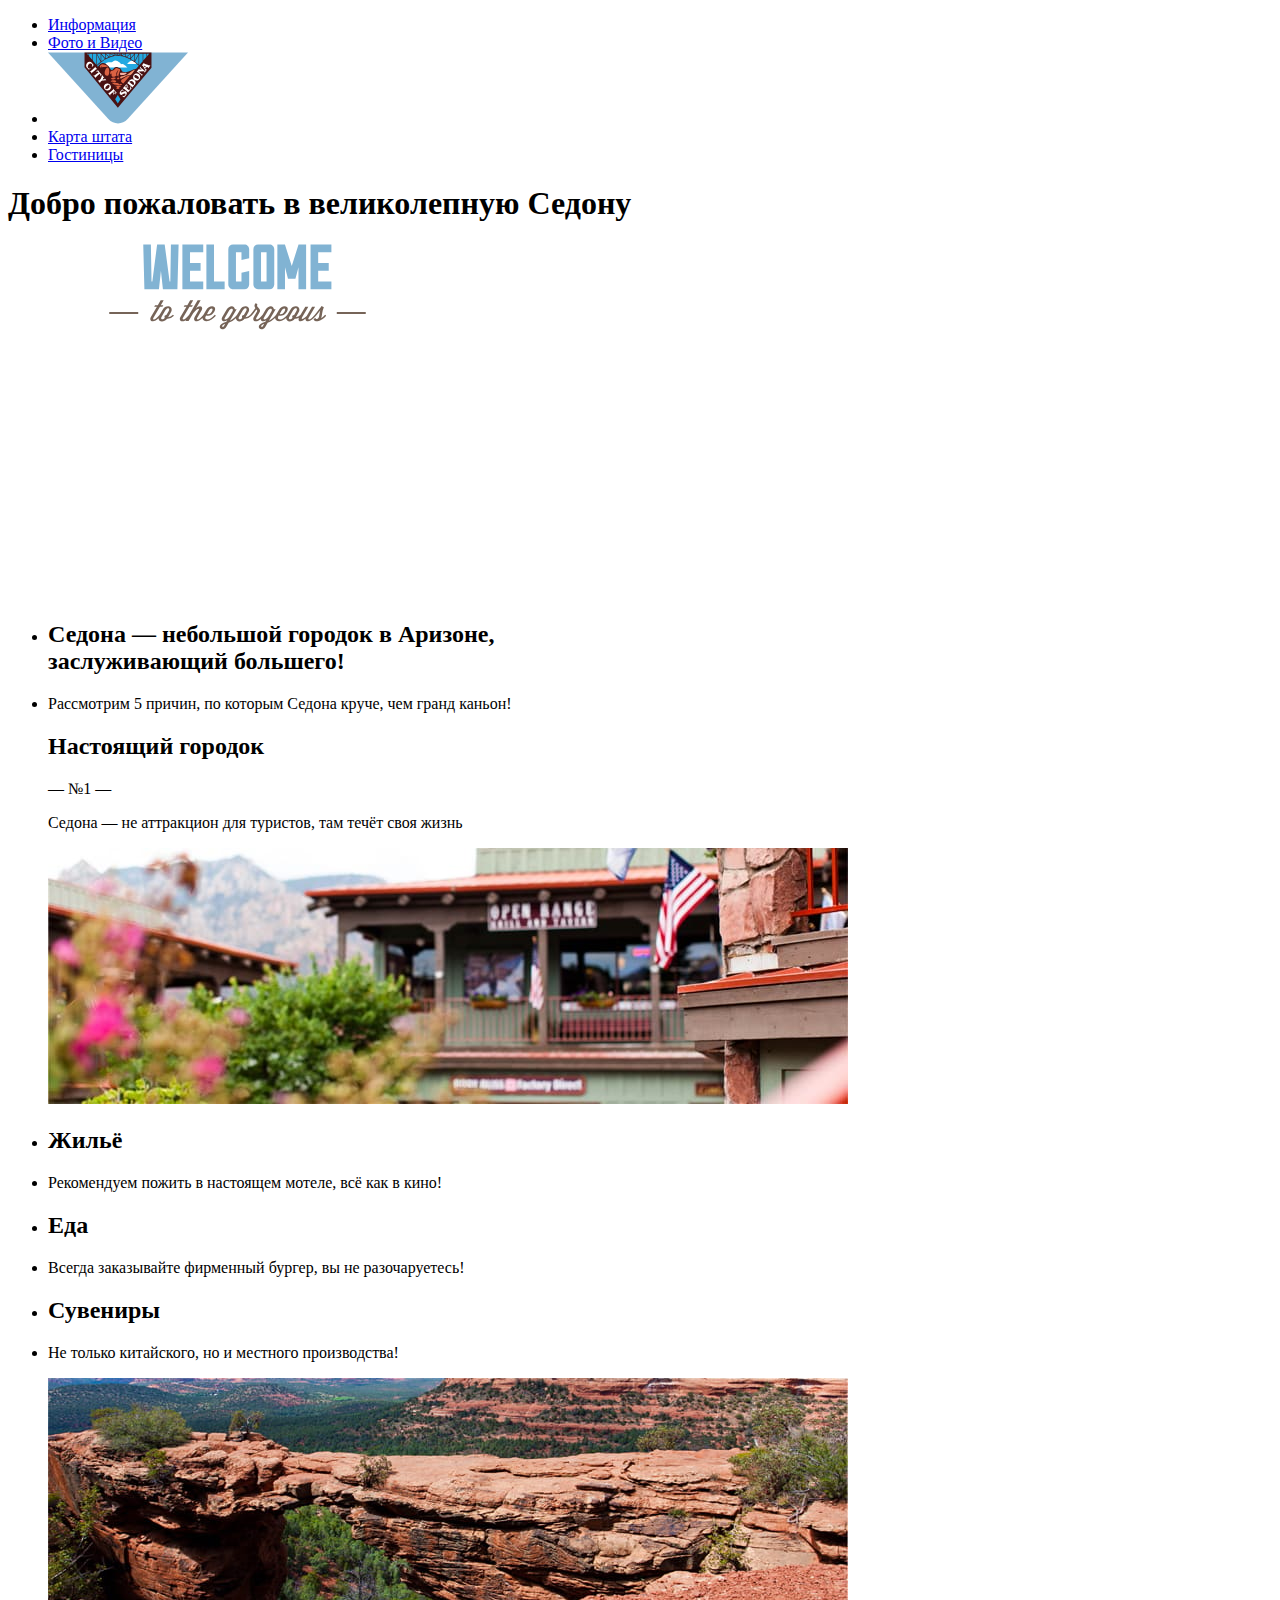
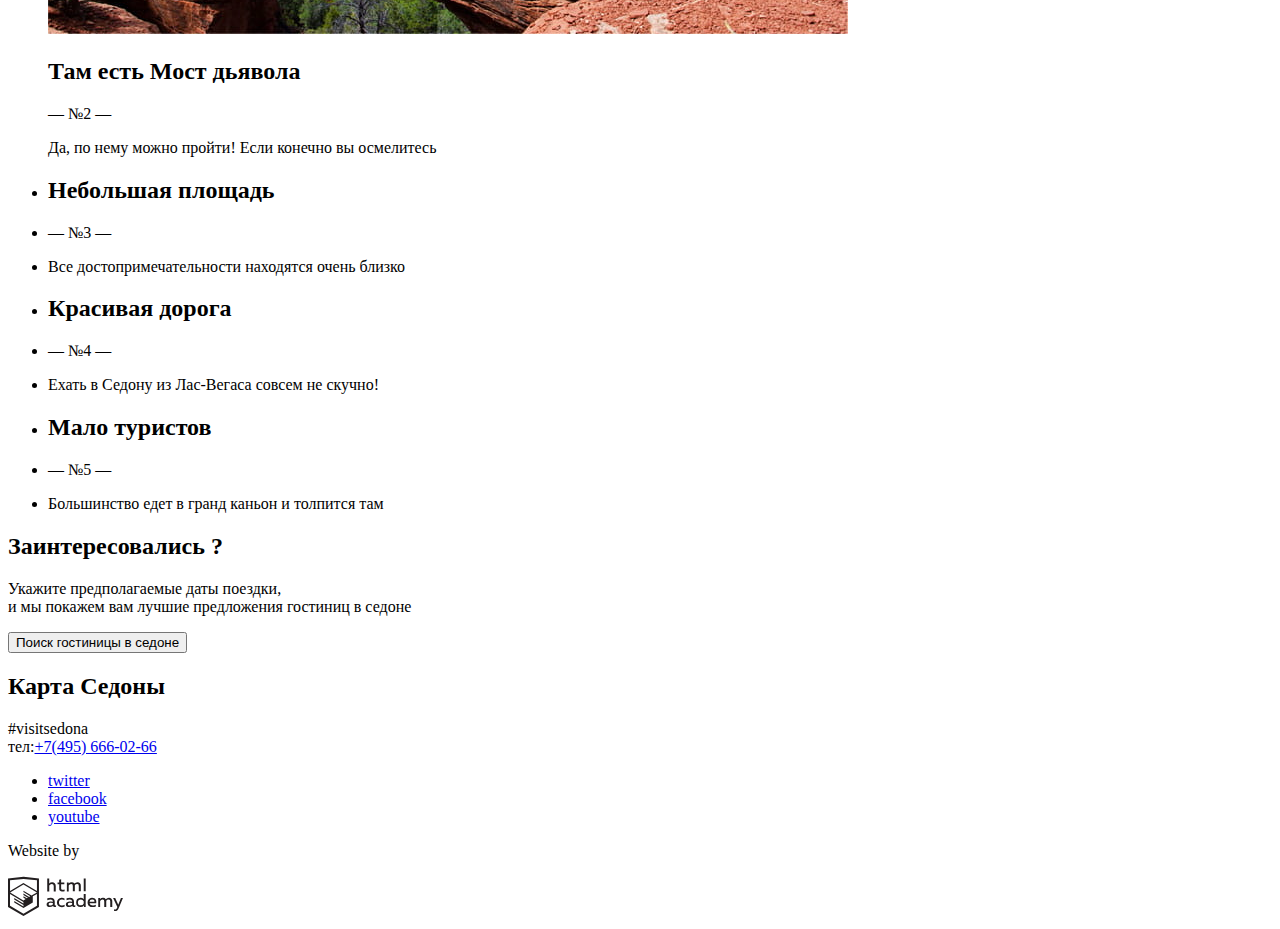
==== index.html @ 9837b898 "Дополнил разметку, подготовил графику" ====
<!DOCTYPE html>
<html lang="ru">

<head>
  <meta charset="utf-8">
  <title>Седона</title>
</head>

<body>

  <header>
    <nav>
      <ul>
        <li><a href="#">Информация</a></li>
        <li><a href="#">Фото и Видео</a></li>
        <li>
          <a href="index.html" class="logo">
            <img src="img/logo.svg" width="140" height="72" alt="на главную">
          </a>
        </li>
        <li><a href="#">Карта штата</a></li>
        <li><a href="inner.html">Гостиницы</a></li>
      </ul>
    </nav>
  </header>

  <main>
    <header class="header-main">

      <h1>Добро пожаловать в великолепную Седону</h1>
      <img src="img/welcome.svg" width="459" height="353" alt="SEDONA">

      <ul>
        <li>
          <h2>Седона — небольшой городок в Аризоне, <br>
            заслуживающий большего!
          </h2>
        </li>
        <li>
          <p>Рассмотрим 5 причин, по которым Седона круче, чем гранд каньон!</p>
        </li>
      </ul>

    </header>

      <figure>
        <figcaption>
          <h2>Настоящий городок</h2>
          <p>— №1 —</p>
          <p>Седона — не аттракцион для туристов, там течёт своя жизнь</p>
        </figcaption>
        <img src="img/town.jpg" width="800" height="256" alt="фотография города">
      </figure>

    <section>
      <ul>
        <li><h2>Жильё</h2></li>
        <li><p>Рекомендуем пожить в настоящем мотеле, всё как в кино!</p></li>
      </ul>
      <ul>
        <li><h2>Еда</h2></li>
        <li><p>Всегда заказывайте фирменный бургер, вы не разочаруетесь!</p></li>
      </ul>
      <ul>
        <li><h2>Сувениры</h2></li>
        <li><p>Не только китайского, но и местного производства!</p></li>
      </ul>
    </section>

      <figure>
        <img src="img/devil's_bridge.jpg" width="800" height="256" alt="достопримечательность Седоны: Мост Дьявола">
        <figcaption>
          <h2>Там есть Мост дьявола</h2>
          <p>— №2 —</p>
          <p>Да, по нему можно пройти! Если конечно вы осмелитесь</p>
        </figcaption>
      </figure>

    <section>
      <ul>
        <li><h2>Небольшая площадь</h2></li>
        <li><p>— №3 —</p></li>
        <li><p>Все достопримечательности находятся очень близко</p></li>
      </ul>
      <ul>
        <li><h2>Красивая дорога</h2></li>
        <li><p>— №4 —</p></li>
        <li><p>Ехать в Седону из Лас-Вегаса совсем не скучно!</p></li>
      </ul>
      <ul>
        <li><h2>Мало туристов</h2></li>
        <li><p>— №5 —</p></li>
        <li><p>Большинство едет в гранд каньон и толпится там</p></li>
      </ul>
    </section>

    <footer class="main-footer">

      <section>
        <h2>Заинтересовались ?</h2>
        <p>Укажите предполагаемые даты поездки, <br>
          и мы покажем вам лучшие предложения гостиниц в седоне</p>

        <button type="button">
          Поиск гостиницы в седоне
        </button>
      </section>

    </footer>

  </main>

  <article class="map">

    <!-- Невидимый h2 тобы валидатор не ругался ) -->
    <h2>Карта Седоны</h2>

  </article>

  <footer>

    <p>
      #visitsedona <br>
      тел:<a href="tel:+74956660266">+7(495) 666-02-66</a>
    </p>

    <ul>
      <li><a href="#">twitter</a></li>
      <li><a href="#">facebook</a></li>
      <li><a href="#">youtube</a></li>
    </ul>

    <div>
      <p>Website by</p>

      <a href="https://htmlacademy.ru/intensive/htmlcss">
        <img src="img/logo-htmlacademy.svg" width="115" height="41" alt="Сайт разработан HTML Academy">
      </a>
    </div>

  </footer>

</body>

</html>
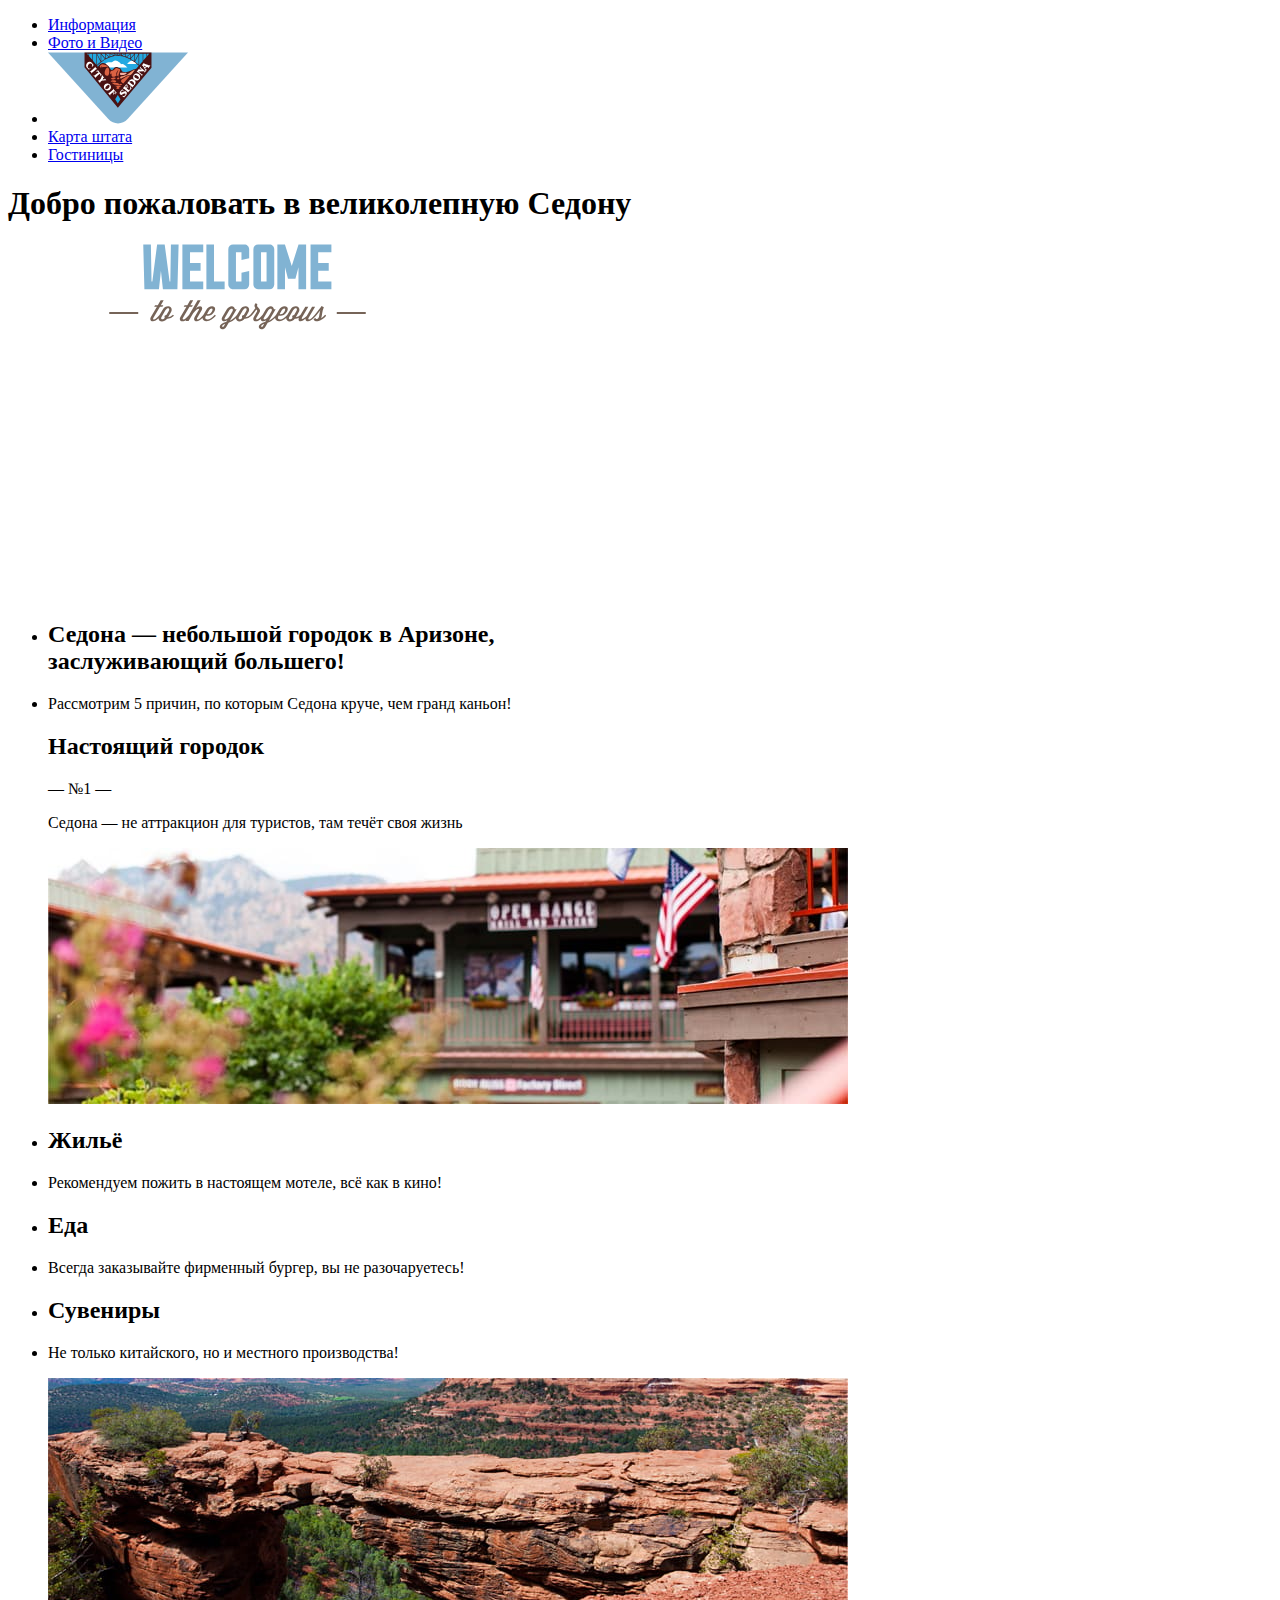
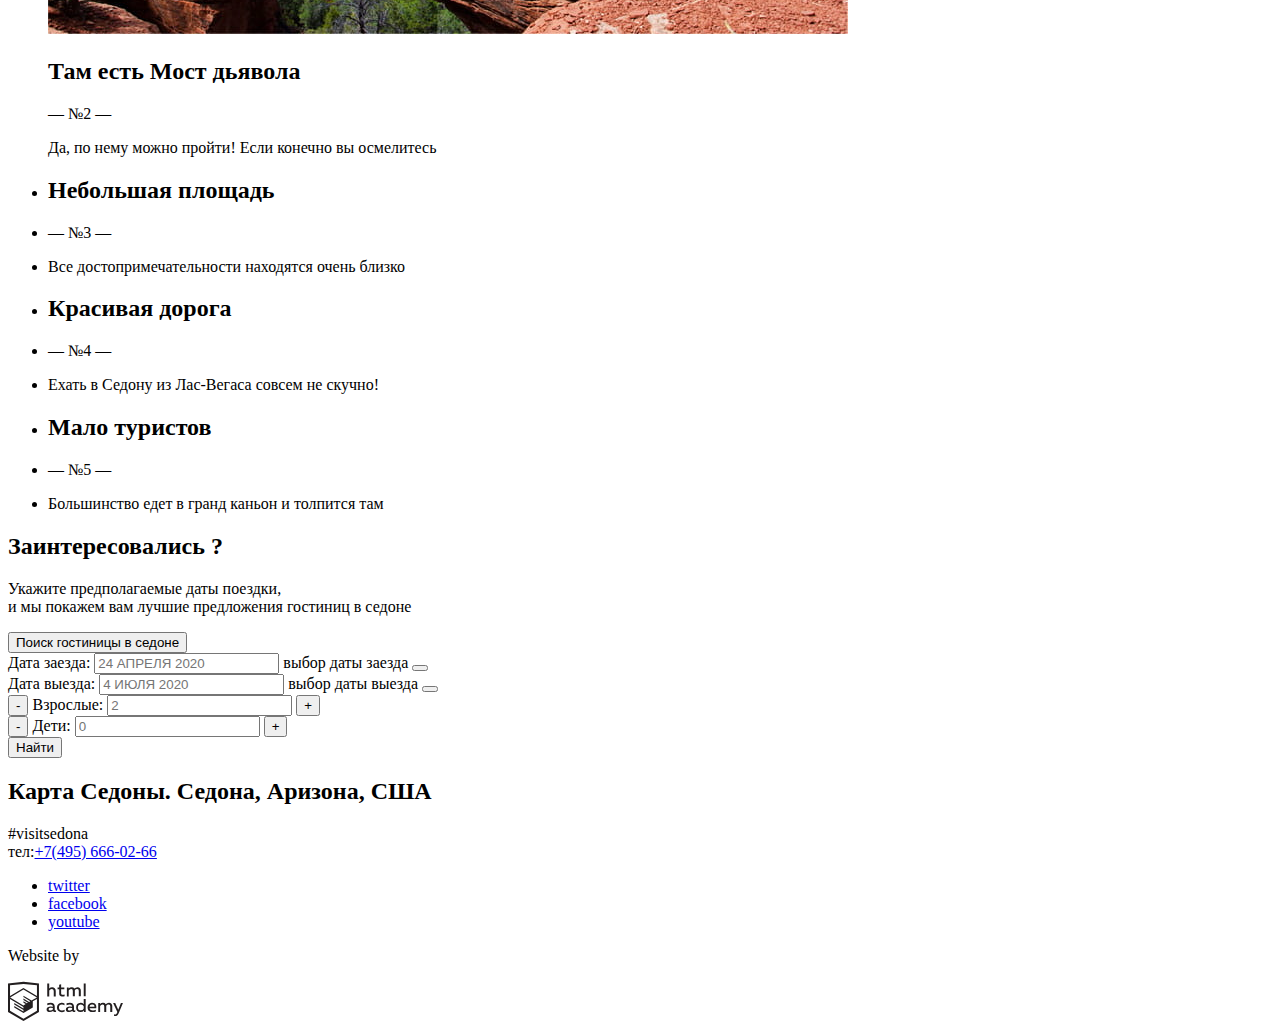
==== commit a608472c: "Личный проект: продолжаем разметку" ====
--- a/index.html
+++ b/index.html
@@ -15,7 +15,7 @@
         <li><a href="#">Фото и Видео</a></li>
         <li>
           <a href="index.html" class="logo">
-            <img src="img/logo.svg" width="140" height="72" alt="на главную">
+            <img src="img/logo.svg" width="140" height="72" alt="На главную, логотип Седоны">
           </a>
         </li>
         <li><a href="#">Карта штата</a></li>
@@ -27,8 +27,8 @@
   <main>
     <header class="header-main">
 
-      <h1>Добро пожаловать в великолепную Седону</h1>
-      <img src="img/welcome.svg" width="459" height="353" alt="SEDONA">
+      <h1 class="visuallyhidden">Добро пожаловать в великолепную Седону</h1>
+      <img src="img/welcome.svg" width="459" height="353" alt="Welcome to the Sedona, Because the Grand Canyon sucks">
 
       <ul>
         <li>
@@ -43,54 +43,84 @@
 
     </header>
 
-      <figure>
-        <figcaption>
-          <h2>Настоящий городок</h2>
-          <p>— №1 —</p>
-          <p>Седона — не аттракцион для туристов, там течёт своя жизнь</p>
-        </figcaption>
-        <img src="img/town.jpg" width="800" height="256" alt="фотография города">
-      </figure>
+    <figure>
+      <figcaption>
+        <h2>Настоящий городок</h2>
+        <p>— №1 —</p>
+        <p>Седона — не аттракцион для туристов, там течёт своя жизнь</p>
+      </figcaption>
+      <img src="img/town.jpg" width="800" height="256" alt="фотография города">
+    </figure>
 
     <section>
       <ul>
-        <li><h2>Жильё</h2></li>
-        <li><p>Рекомендуем пожить в настоящем мотеле, всё как в кино!</p></li>
-      </ul>
-      <ul>
-        <li><h2>Еда</h2></li>
-        <li><p>Всегда заказывайте фирменный бургер, вы не разочаруетесь!</p></li>
-      </ul>
-      <ul>
-        <li><h2>Сувениры</h2></li>
-        <li><p>Не только китайского, но и местного производства!</p></li>
+        <li>
+          <h2>Жильё</h2>
+        </li>
+        <li>
+          <p>Рекомендуем пожить в настоящем мотеле, всё как в кино!</p>
+        </li>
+      </ul>
+      <ul>
+        <li>
+          <h2>Еда</h2>
+        </li>
+        <li>
+          <p>Всегда заказывайте фирменный бургер, вы не разочаруетесь!</p>
+        </li>
+      </ul>
+      <ul>
+        <li>
+          <h2>Сувениры</h2>
+        </li>
+        <li>
+          <p>Не только китайского, но и местного производства!</p>
+        </li>
       </ul>
     </section>
 
-      <figure>
-        <img src="img/devil's_bridge.jpg" width="800" height="256" alt="достопримечательность Седоны: Мост Дьявола">
-        <figcaption>
-          <h2>Там есть Мост дьявола</h2>
-          <p>— №2 —</p>
-          <p>Да, по нему можно пройти! Если конечно вы осмелитесь</p>
-        </figcaption>
-      </figure>
+    <figure>
+      <img src="img/devil's_bridge.jpg" width="800" height="256" alt="достопримечательность Седоны: Мост Дьявола">
+      <figcaption>
+        <h2>Там есть Мост дьявола</h2>
+        <p>— №2 —</p>
+        <p>Да, по нему можно пройти! Если конечно вы осмелитесь</p>
+      </figcaption>
+    </figure>
 
     <section>
       <ul>
-        <li><h2>Небольшая площадь</h2></li>
-        <li><p>— №3 —</p></li>
-        <li><p>Все достопримечательности находятся очень близко</p></li>
-      </ul>
-      <ul>
-        <li><h2>Красивая дорога</h2></li>
-        <li><p>— №4 —</p></li>
-        <li><p>Ехать в Седону из Лас-Вегаса совсем не скучно!</p></li>
-      </ul>
-      <ul>
-        <li><h2>Мало туристов</h2></li>
-        <li><p>— №5 —</p></li>
-        <li><p>Большинство едет в гранд каньон и толпится там</p></li>
+        <li>
+          <h2>Небольшая площадь</h2>
+        </li>
+        <li>
+          <p>— №3 —</p>
+        </li>
+        <li>
+          <p>Все достопримечательности находятся очень близко</p>
+        </li>
+      </ul>
+      <ul>
+        <li>
+          <h2>Красивая дорога</h2>
+        </li>
+        <li>
+          <p>— №4 —</p>
+        </li>
+        <li>
+          <p>Ехать в Седону из Лас-Вегаса совсем не скучно!</p>
+        </li>
+      </ul>
+      <ul>
+        <li>
+          <h2>Мало туристов</h2>
+        </li>
+        <li>
+          <p>— №5 —</p>
+        </li>
+        <li>
+          <p>Большинство едет в гранд каньон и толпится там</p>
+        </li>
       </ul>
     </section>
 
@@ -104,6 +134,55 @@
         <button type="button">
           Поиск гостиницы в седоне
         </button>
+
+        <form action="" method="post">
+
+          <div>
+            <label>Дата заезда:
+              <input type="text" name="date-1" placeholder="24 АПРЕЛЯ 2020" pattern="[0-9]{2} [А-Яа-яЁё]{3,8} [0-9]{4}"
+                required>
+            </label>
+
+            <label for="calendar-date-1" class="visuallyhidden">выбор даты заезда</label>
+            <button type="button" id="calendar-date-1" class="calendar">
+            </button>
+          </div>
+
+          <div>
+            <label>Дата выезда:
+              <input type="text" name="date-2" placeholder="4 ИЮЛЯ 2020" pattern="[0-9]{2} [А-Яа-яЁё]{3,8} [0-9]{4}"
+                required>
+            </label>
+
+            <label for="calendar-date-2" class="visuallygidden">выбор даты выезда</label>
+            <button type="button" id="calendar-date-2" class="calendar">
+            </button>
+          </div>
+
+          <div>
+            <div>
+              <button type="button">-</button>
+              <label>Взрослые:
+                <input type="number" min="1" placeholder="2" required>
+              </label>
+              <button type="button">+</button>
+            </div>
+
+            <div>
+              <button type="button" id="minus">-</button>
+              <label>Дети:
+                <input type="number" min="0" placeholder="0">
+              </label>
+              <button type="button">+</button>
+            </div>
+          </div>
+
+          <button type="submit">
+            Найти
+          </button>
+
+        </form>
+
       </section>
 
     </footer>
@@ -113,7 +192,7 @@
   <article class="map">
 
     <!-- Невидимый h2 тобы валидатор не ругался ) -->
-    <h2>Карта Седоны</h2>
+    <h2 class="visuallyhidden">Карта Седоны. Седона, Аризона, США</h2>
 
   </article>
 
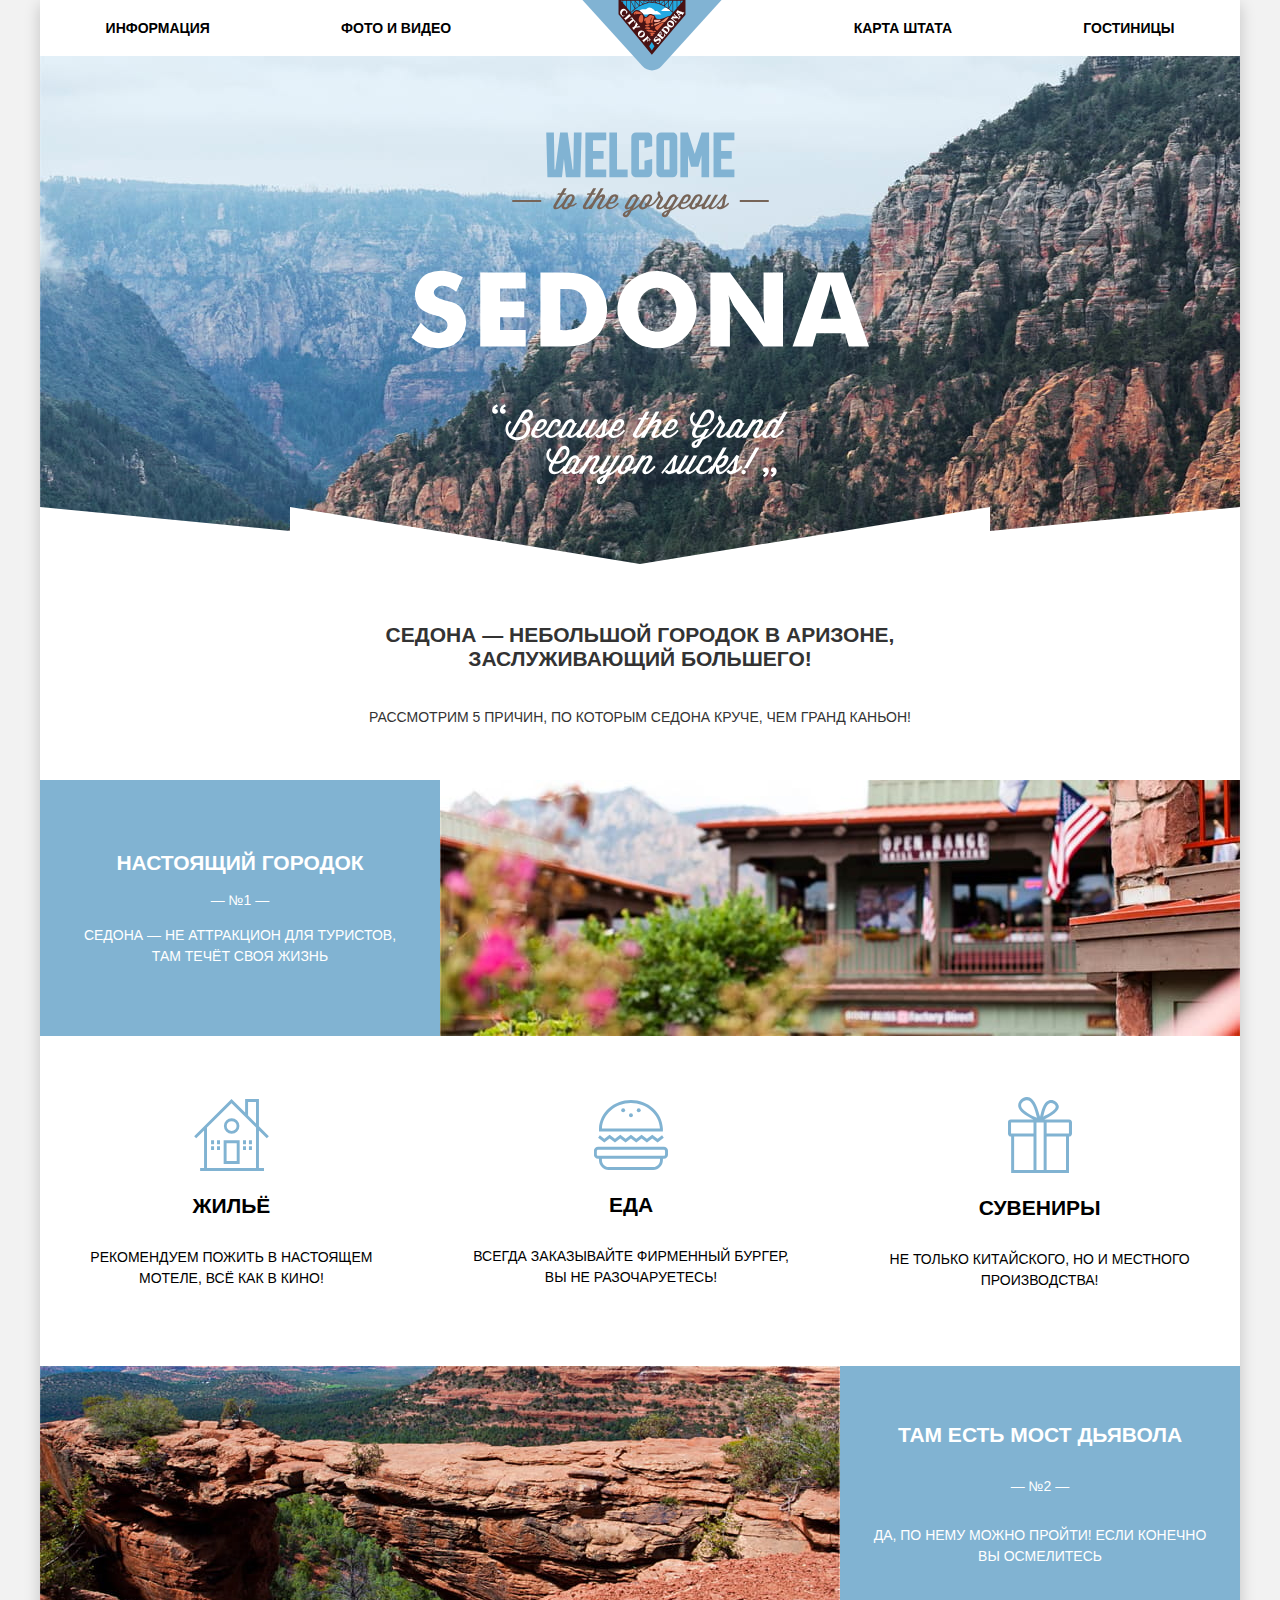
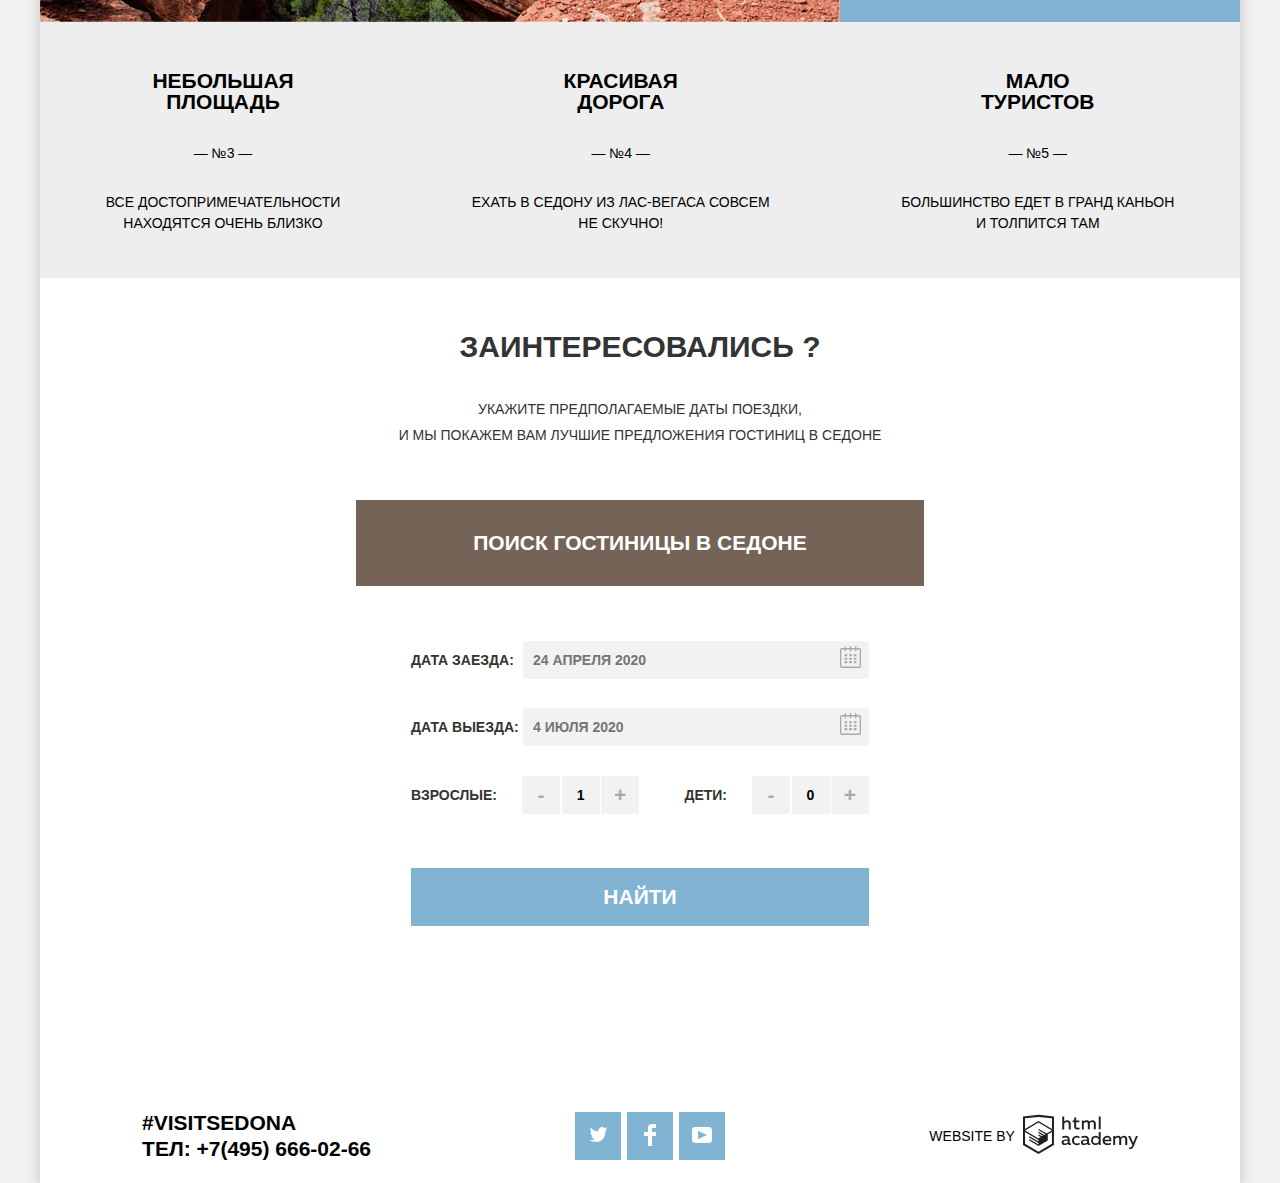
==== commit 2264e27c: "Завершил вёрстку (надеюсь)" ====
--- a/index.html
+++ b/index.html
@@ -4,22 +4,29 @@
 <head>
   <meta charset="utf-8">
   <title>Седона</title>
+
+  <link rel="stylesheet" href="css/normalize.css">
+  <link rel="stylesheet" href="css/style.css">
 </head>
 
 <body>
 
-  <header>
-    <nav>
-      <ul>
-        <li><a href="#">Информация</a></li>
-        <li><a href="#">Фото и Видео</a></li>
+  <header class="header">
+    <nav class="nav intro-mask">
+      <div class="welcome">
+        <img src="img/welcome.svg" width="459" height="353" alt="Welcome to the Sedona, Because the Grand Canyon sucks">
+      </div>
+
+      <ul class="main_nav main_nav-position">
+        <li><a class="link_active" href="#">Информация</a></li>
+        <li><a class="link_active" href="#">Фото и Видео</a></li>
         <li>
           <a href="index.html" class="logo">
             <img src="img/logo.svg" width="140" height="72" alt="На главную, логотип Седоны">
           </a>
         </li>
-        <li><a href="#">Карта штата</a></li>
-        <li><a href="inner.html">Гостиницы</a></li>
+        <li><a class="link_active" href="#">Карта штата</a></li>
+        <li><a class="link_active" href="inner.html">Гостиницы</a></li>
       </ul>
     </nav>
   </header>
@@ -28,9 +35,8 @@
     <header class="header-main">
 
       <h1 class="visuallyhidden">Добро пожаловать в великолепную Седону</h1>
-      <img src="img/welcome.svg" width="459" height="353" alt="Welcome to the Sedona, Because the Grand Canyon sucks">
-
-      <ul>
+
+      <ul class="main-intro">
         <li>
           <h2>Седона — небольшой городок в Аризоне, <br>
             заслуживающий большего!
@@ -43,141 +49,177 @@
 
     </header>
 
-    <figure>
-      <figcaption>
-        <h2>Настоящий городок</h2>
-        <p>— №1 —</p>
-        <p>Седона — не аттракцион для туристов, там течёт своя жизнь</p>
+    <figure class="features">
+      <figcaption class="features_blue-card">
+        <div>
+          <h2>Настоящий городок</h2>
+          <p>— №1 —</p>
+          <p>Седона — не аттракцион для туристов,<br> там течёт своя жизнь</p>
+        </div>
       </figcaption>
       <img src="img/town.jpg" width="800" height="256" alt="фотография города">
     </figure>
 
-    <section>
-      <ul>
+    <section class="features">
+      <ul class="features-icons icon_house">
         <li>
           <h2>Жильё</h2>
         </li>
         <li>
-          <p>Рекомендуем пожить в настоящем мотеле, всё как в кино!</p>
-        </li>
-      </ul>
-      <ul>
+          <p>Рекомендуем пожить в настоящем<br> мотеле, всё как в кино!</p>
+        </li>
+      </ul>
+      <ul class="features-icons icon_food">
         <li>
           <h2>Еда</h2>
         </li>
         <li>
-          <p>Всегда заказывайте фирменный бургер, вы не разочаруетесь!</p>
-        </li>
-      </ul>
-      <ul>
+          <p>Всегда заказывайте фирменный бургер,<br> вы не разочаруетесь!</p>
+        </li>
+      </ul>
+      <ul class="features-icons icon_gift">
         <li>
           <h2>Сувениры</h2>
         </li>
         <li>
-          <p>Не только китайского, но и местного производства!</p>
+          <p>Не только китайского, но и местного<br> производства!</p>
         </li>
       </ul>
     </section>
 
-    <figure>
+    <figure class="features">
       <img src="img/devil's_bridge.jpg" width="800" height="256" alt="достопримечательность Седоны: Мост Дьявола">
-      <figcaption>
+      <figcaption class="features_blue-card">
         <h2>Там есть Мост дьявола</h2>
         <p>— №2 —</p>
-        <p>Да, по нему можно пройти! Если конечно вы осмелитесь</p>
+        <p>Да, по нему можно пройти! Если конечно<br> вы осмелитесь</p>
       </figcaption>
     </figure>
 
-    <section>
-      <ul>
-        <li>
-          <h2>Небольшая площадь</h2>
+    <section class="features features_bg-color">
+      <ul class="features-cards">
+        <li>
+          <h2>Небольшая<br> площадь</h2>
         </li>
         <li>
           <p>— №3 —</p>
         </li>
         <li>
-          <p>Все достопримечательности находятся очень близко</p>
-        </li>
-      </ul>
-      <ul>
-        <li>
-          <h2>Красивая дорога</h2>
+          <p>Все достопримечательности<br> находятся очень близко</p>
+        </li>
+      </ul>
+      <ul class="features-cards">
+        <li>
+          <h2>Красивая<br> дорога</h2>
         </li>
         <li>
           <p>— №4 —</p>
         </li>
         <li>
-          <p>Ехать в Седону из Лас-Вегаса совсем не скучно!</p>
-        </li>
-      </ul>
-      <ul>
-        <li>
-          <h2>Мало туристов</h2>
+          <p>Ехать в Седону из Лас-Вегаса совсем<br> не скучно!</p>
+        </li>
+      </ul>
+      <ul class="features-cards">
+        <li>
+          <h2>Мало<br> туристов</h2>
         </li>
         <li>
           <p>— №5 —</p>
         </li>
         <li>
-          <p>Большинство едет в гранд каньон и толпится там</p>
+          <p>Большинство едет в гранд каньон<br> и толпится там</p>
         </li>
       </ul>
     </section>
 
     <footer class="main-footer">
 
-      <section>
+      <section class="form-section">
         <h2>Заинтересовались ?</h2>
         <p>Укажите предполагаемые даты поездки, <br>
           и мы покажем вам лучшие предложения гостиниц в седоне</p>
 
-        <button type="button">
+        <button type="button" class="form-active button_brown">
           Поиск гостиницы в седоне
         </button>
 
-        <form action="" method="post">
-
-          <div>
-            <label>Дата заезда:
-              <input type="text" name="date-1" placeholder="24 АПРЕЛЯ 2020" pattern="[0-9]{2} [А-Яа-яЁё]{3,8} [0-9]{4}"
-                required>
-            </label>
-
-            <label for="calendar-date-1" class="visuallyhidden">выбор даты заезда</label>
-            <button type="button" id="calendar-date-1" class="calendar">
-            </button>
+        <form class="main-form" action="" method="post">
+
+          <div class="date-field">
+
+            <div class="date">
+              <label for="date-1">Дата&nbspзаезда:</label>
+              <label for="calendar-date-1" class="visuallyhidden">выбор даты заезда</label>
+
+              <div>
+                <input class="form_bg-color" type="text" name="date-1" id="date-1" placeholder="24 АПРЕЛЯ 2020"
+                  pattern="[0-9]{2} [А-Яа-яЁё]{3,8} [0-9]{4}" required>
+
+                <button type="button" id="calendar-date-1" class="form_button">
+                  <svg class="button_gray" xmlns="http://www.w3.org/2000/svg" width="21" height="22">
+                    <path
+                      d="M19.25 2.02h-2.84V.65c0-.38-.3-.7-.66-.7-.36 0-.66.32-.66.7v1.38h-3.93V.65c0-.38-.3-.7-.66-.7-.36 0-.66.32-.66.7v1.38H5.91V.65c0-.38-.3-.7-.66-.7-.36 0-.66.32-.66.7v1.38H1.75A1.8 1.8 0 000 3.86v16.3A1.8 1.8 0 001.75 22h17.5A1.8 1.8 0 0021 20.16V3.86a1.8 1.8 0 00-1.75-1.83zm.44 18.14a.45.45 0 01-.44.46H1.75a.45.45 0 01-.44-.46V3.86a.45.45 0 01.44-.46h2.84v1.38c0 .38.3.69.66.69.36 0 .66-.3.66-.69V3.4h3.93v1.38c0 .38.3.69.66.69.36 0 .66-.3.66-.69V3.4h3.93v1.38c0 .38.3.69.66.69.36 0 .66-.3.66-.69V3.4h2.84c.24 0 .44.2.44.46v16.3z" />
+                    <path
+                      d="M4.6 8.22h2.62v2.07H4.59zm0 3.45h2.62v2.06H4.59zm0 3.44h2.62v2.07H4.59zm4.59 0h2.62v2.07H9.2zm0-3.44h2.62v2.06H9.2zm0-3.45h2.62v2.07H9.2zm4.6 6.9h2.62v2.06h-2.63zm0-3.45h2.62v2.06h-2.63zm0-3.45h2.62v2.07h-2.63z" />
+                  </svg>
+                </button>
+
+              </div>
+            </div>
+
+            <div class="date">
+              <label for="date-2">Дата&nbspвыезда:</label>
+              <label for="calendar-date-2" class="visuallyhidden">выбор даты выезда</label>
+
+              <div>
+                <input class="form_bg-color" type="text" name="date-2" id="date-2" placeholder="4 ИЮЛЯ 2020"
+                  pattern="[0-9]{2} [А-Яа-яЁё]{3,8} [0-9]{4}" required>
+
+                <button type="button" id="calendar-date-2" class="form_button">
+                  <svg class="button_gray" xmlns="http://www.w3.org/2000/svg" width="21" height="22">
+                    <path
+                      d="M19.25 2.02h-2.84V.65c0-.38-.3-.7-.66-.7-.36 0-.66.32-.66.7v1.38h-3.93V.65c0-.38-.3-.7-.66-.7-.36 0-.66.32-.66.7v1.38H5.91V.65c0-.38-.3-.7-.66-.7-.36 0-.66.32-.66.7v1.38H1.75A1.8 1.8 0 000 3.86v16.3A1.8 1.8 0 001.75 22h17.5A1.8 1.8 0 0021 20.16V3.86a1.8 1.8 0 00-1.75-1.83zm.44 18.14a.45.45 0 01-.44.46H1.75a.45.45 0 01-.44-.46V3.86a.45.45 0 01.44-.46h2.84v1.38c0 .38.3.69.66.69.36 0 .66-.3.66-.69V3.4h3.93v1.38c0 .38.3.69.66.69.36 0 .66-.3.66-.69V3.4h3.93v1.38c0 .38.3.69.66.69.36 0 .66-.3.66-.69V3.4h2.84c.24 0 .44.2.44.46v16.3z" />
+                    <path
+                      d="M4.6 8.22h2.62v2.07H4.59zm0 3.45h2.62v2.06H4.59zm0 3.44h2.62v2.07H4.59zm4.59 0h2.62v2.07H9.2zm0-3.44h2.62v2.06H9.2zm0-3.45h2.62v2.07H9.2zm4.6 6.9h2.62v2.06h-2.63zm0-3.45h2.62v2.06h-2.63zm0-3.45h2.62v2.07h-2.63z" />
+                  </svg>
+                </button>
+
+              </div>
+            </div>
+
           </div>
 
-          <div>
-            <label>Дата выезда:
-              <input type="text" name="date-2" placeholder="4 ИЮЛЯ 2020" pattern="[0-9]{2} [А-Яа-яЁё]{3,8} [0-9]{4}"
-                required>
-            </label>
-
-            <label for="calendar-date-2" class="visuallygidden">выбор даты выезда</label>
-            <button type="button" id="calendar-date-2" class="calendar">
-            </button>
+          <div class="field-person">
+            <div>
+              <label for="adult">Взрослые:</label>
+
+              <div class="field-person_wrapper">
+                <button class="button_gray form_button number" type="button">-</button>
+
+                <input class="form_bg-color" id="adult" type="text" name="adult" value="1" placeholder="2" placeholder="0"
+                  pattern="[0-9]{1,2}" required>
+
+                <button class="button_gray form_button" type="button">+</button>
+              </div>
+
+            </div>
+
+            <div>
+              <label for="children">Дети:</label>
+
+              <div class="field-person_wrapper">
+                <button class="button_gray form_button number" type="button">-</button>
+
+                <input class="form_bg-color" id="children" type="text" name="children" value="0" placeholder="0" pattern="[0-9]{1,2}">
+
+                <button class="button_gray form_button" type="button">+</button>
+              </div>
+
+            </div>
+
           </div>
 
-          <div>
-            <div>
-              <button type="button">-</button>
-              <label>Взрослые:
-                <input type="number" min="1" placeholder="2" required>
-              </label>
-              <button type="button">+</button>
-            </div>
-
-            <div>
-              <button type="button" id="minus">-</button>
-              <label>Дети:
-                <input type="number" min="0" placeholder="0">
-              </label>
-              <button type="button">+</button>
-            </div>
-          </div>
-
-          <button type="submit">
+          <button class="main-form_sbmit button_blue" type="submit">
             Найти
           </button>
 
@@ -194,26 +236,45 @@
     <!-- Невидимый h2 тобы валидатор не ругался ) -->
     <h2 class="visuallyhidden">Карта Седоны. Седона, Аризона, США</h2>
 
+    <iframe
+      src="https://www.google.com/maps/embed?pb=!1m14!1m8!1m3!1d487549.585809088!2d-111.67634675305928!3d34.8789796237371!3m2!1i1024!2i768!4f13.1!3m3!1m2!1s0x872da132f942b00d%3A0x5548c523fa6c8efd!2z0KHQtdC00L7QvdCwLCDQkNGA0LjQt9C-0L3QsCA4NjMzNiwg0KHQqNCQ!5e0!3m2!1sru!2snl!4v1582036983057!5m2!1sru!2snl"
+      frameborder="0" style="border:0;" allowfullscreen="">
+    </iframe>
+
   </article>
 
-  <footer>
-
-    <p>
-      #visitsedona <br>
-      тел:<a href="tel:+74956660266">+7(495) 666-02-66</a>
-    </p>
-
-    <ul>
-      <li><a href="#">twitter</a></li>
-      <li><a href="#">facebook</a></li>
-      <li><a href="#">youtube</a></li>
-    </ul>
-
-    <div>
+  <footer class="footer footer_position">
+
+    <div class="footer-elem_wrapper">
+      <p class="call">
+        #visitsedona <br>
+        тел:<a class="link_active" href="tel:+74956660266"> +7(495) 666-02-66</a>
+      </p>
+    </div>
+
+    <div class="footer-elem_wrapper">
+      <ul class="social-links">
+        <li>
+          <a class="footer-link button_blue twitter" href="#" title="twitter"></a>
+        </li>
+        <li>
+          <a class="footer-link button_blue faceboock" href="#" title="facebook"></a>
+        </li>
+        <li>
+          <a class="footer-link button_blue youtube" href="#" title="youtube"></a>
+        </li>
+      </ul>
+    </div>
+
+    <div class="footer-elem_wrapper copy">
       <p>Website by</p>
 
-      <a href="https://htmlacademy.ru/intensive/htmlcss">
-        <img src="img/logo-htmlacademy.svg" width="115" height="41" alt="Сайт разработан HTML Academy">
+      <a href="https://htmlacademy.ru/intensive/htmlcss" title="Сайт разработан HTML Academy">
+        <svg class="link_active" fill="#231f20" width="115" height="41" data-name="Layer 1"
+          xmlns="http://www.w3.org/2000/svg" viewBox="0 0 108.08 36.85">
+          <path
+            d="M44.61 26.86a2 2 0 00.55-.1v1.33a3.25 3.25 0 01-1.18.21 1.67 1.67 0 01-1.67-1 4.84 4.84 0 01-3.14 1.08c-1.51 0-2.91-.83-2.91-2.55 0-2.13 2-2.79 3.71-2.79a11.08 11.08 0 012.17.25v-.3c0-1-.76-1.77-2.19-1.77a7.42 7.42 0 00-3 .64v-1.7a10.21 10.21 0 013.19-.55c2.36 0 3.81 1.12 3.81 3.65v3a.54.54 0 00.49.59h.17zm-6.44-1.13a1.35 1.35 0 001.46 1.25h.11a3.39 3.39 0 002.41-1v-1.42a9.72 9.72 0 00-1.81-.21c-1 0-2.16.33-2.16 1.38zm12.36-6.11a5 5 0 012.57.64v1.72a4.08 4.08 0 00-2.3-.7 2.75 2.75 0 100 5.49 5 5 0 002.43-.64v1.71a6.27 6.27 0 01-2.76.57A4.21 4.21 0 0146 24.49v-.41a4.32 4.32 0 014.18-4.46h.38zm12.17 7.24a2 2 0 00.55-.1v1.33a3.25 3.25 0 01-1.18.21 1.67 1.67 0 01-1.67-1 4.84 4.84 0 01-3.14 1.08c-1.51 0-2.91-.83-2.91-2.55 0-2.13 2-2.79 3.71-2.79a11.08 11.08 0 012.17.25v-.3c0-1-.76-1.77-2.19-1.77a7.42 7.42 0 00-3 .64v-1.7a10.21 10.21 0 013.19-.55c2.36 0 3.81 1.12 3.81 3.65v3a.54.54 0 00.49.59h.17zm-6.44-1.13a1.35 1.35 0 001.47 1.25h.11a3.39 3.39 0 002.41-1v-1.42a9.72 9.72 0 00-1.81-.21c-1.06 0-2.16.33-2.16 1.38zM73 15.98v12.2h-1.65v-1.32a3.88 3.88 0 01-3.19 1.54 4.4 4.4 0 010-8.78 3.81 3.81 0 013 1.3v-4.94H73zm-4.53 5.22a2.76 2.76 0 100 5.52 2.86 2.86 0 002.68-1.74v-2a2.91 2.91 0 00-2.66-1.73zM79 19.62c3.31 0 4.46 2.68 3.92 5.09H76.7c.21 1.5 1.67 2.11 3.19 2.11a6.11 6.11 0 002.64-.59v1.6a7.14 7.14 0 01-3 .57c-2.53 0-4.75-1.42-4.75-4.42a4.18 4.18 0 014-4.39H79zm.09 1.54a2.28 2.28 0 00-2.44 2.1v.06h4.65a2 2 0 00-2.17-2.16zm5.73 7v-8.31h1.65v1a3.81 3.81 0 012.78-1.27 2.86 2.86 0 012.64 1.4 4.12 4.12 0 012.91-1.33 3.06 3.06 0 013.2 3.33v5.2h-1.9v-5.15a1.59 1.59 0 00-1.42-1.75h-.26a2.8 2.8 0 00-2.07 1.12v5.78h-1.9v-5.15A1.59 1.59 0 0089 21.29h-.2a3 3 0 00-2.21 1.29v5.63h-1.73zm21.31-8.33h1.9l-3.91 9.46c-.9 2.17-2.09 2.86-3.35 2.86a4.76 4.76 0 01-1.1-.14v-1.57a2.86 2.86 0 00.85.12c.9 0 1.58-.64 2.07-1.9l.17-.42-4-8.4h2l2.86 6.29zM38.73 1.44V6.2a3.81 3.81 0 012.7-1.14 3.25 3.25 0 013.44 3.4v5.15H43V8.7a1.81 1.81 0 00-1.61-2h-.3a2.93 2.93 0 00-2.32 1.39v5.52h-1.9V1.44h1.9zm11.21.85v3h3v1.6h-3v3.81c0 1.1.5 1.46 1.58 1.46a4.49 4.49 0 001.69-.33v1.6a6.8 6.8 0 01-2.21.35 2.55 2.55 0 01-2.86-2.74V6.87h-1.56V5.24h1.5V2.72zm5.4 11.31V5.26H57v1a3.81 3.81 0 012.77-1.28 2.86 2.86 0 012.6 1.33 4.12 4.12 0 012.91-1.33 3.06 3.06 0 013.16 3.4v5.21h-1.9V8.44a1.59 1.59 0 00-1.42-1.75h-.23a2.8 2.8 0 00-2.07 1.12v5.78h-1.9V8.44a1.59 1.59 0 00-1.42-1.75h-.23a3 3 0 00-2.21 1.29v5.63h-1.72zM71.17 1.43H73v12.15h-1.83V1.43zM14.71-.02h-.16L0 1.52v26.67l14.55 8.66 14.55-8.66V1.52zm12.5 27.1l-12.66 7.54L1.9 27.1V16.16l12.59 7.5v1.32l-8.63-5.1v1.31l8.68 5.21v1.39l-8.67-5.16v1.35l8.68 5.21 8.75-5.24v-5.66l3.9-2.31V27.1zm0-12.53l-3.48 2-1.6 1-7.62-4.57v1.31L21 18.21l-.14.09-1 .54-5.37-3.2v1.34l4.24 2.52-1 .67-3.2-1.9v1.31l2.1 1.24-2.13 1.26L2 14.63l12.51-7.54zm0-1.32L14.49 5.74 1.91 13.23v-10L14.56 1.9l12.65 1.33v10z" />
+        </svg>
       </a>
     </div>
 
--- a/css/style.css
+++ b/css/style.css
@@ -0,0 +1,931 @@
+*,
+*::before,
+*::after {
+  box-sizing: inherit;
+}
+
+html {
+  box-sizing: border-box;
+  background-color: #f2f2f2;
+
+  display: flex;
+  justify-content: center;
+}
+
+body {
+  position: relative;
+
+  margin: 0;
+  padding: 0;
+  width: 1200px;
+
+  font-family: 'PT Sans', sans-serif;
+  text-transform: uppercase;
+  font-size: 14px;
+
+  background-color: #ffffff;
+  box-shadow: 0 5px 15px rgba(0, 1, 1, 0.2);
+}
+
+a {
+  text-decoration: none;
+  color: #000000;
+}
+
+.visuallyhidden {
+  position: absolute;
+
+  width: 1px;
+  height: 1px;
+  margin: -1px;
+  border: 0;
+  padding: 0;
+
+  clip: rect(0 0 0 0);
+  overflow: hidden;
+}
+
+/* Main Navigation */
+
+.bg-img_wrapper {
+  position: absolute;
+  top: 0;
+  left: 0;
+  width: 100%;
+  height: 800px;
+}
+
+.nav {
+  position: relative;
+
+  display: flex;
+  flex-direction: column;
+
+  background-image: url("/img/background-photo.jpg");
+  background-repeat: no-repeat;
+  background-position: top center;
+}
+
+.intro-mask::before {
+  content: "";
+
+  position: absolute;
+  bottom: -1px;
+
+  width: 100%;
+  height: 58px;
+
+  background-image: url("/img/intro-mask.svg");
+  background-repeat: no-repeat;
+  background-position: top center;
+}
+
+.nav ul {
+  margin: 0;
+  padding: 0;
+  height: 56px;
+
+  list-style: none;
+  background-color: #fff;
+
+  display: flex;
+}
+
+.main_nav li {
+  height: 100%;
+
+  flex-grow: 1;
+
+  display: flex;
+  align-items: center;
+  justify-content: center;
+}
+
+.logo {
+  position: relative;
+  top: 9px;
+}
+
+.main_nav li a {
+  font-weight: 700;
+}
+
+.welcome {
+  margin-top: 76px;
+  margin-bottom: 79px;
+
+  order: 2;
+  display: flex;
+  justify-content: center;
+}
+
+/* index, Main Content */
+
+.header-main {
+  position: relative;
+
+  color: #333;
+  text-align: center;
+
+  display: flex;
+  flex-direction: column;
+}
+
+.main-intro {
+  padding: 0;
+  margin: 0;
+
+  min-height: 216px;
+  width: 100%;
+
+  list-style: none;
+  background-color: #fff;
+
+  display: flex;
+  flex-direction: column;
+  justify-content: center;
+}
+
+.main-intro li h2 {
+  margin-bottom: calc(38px - 14px);
+}
+
+.features {
+  margin: 0;
+
+  display: flex;
+
+  line-height: 21px;
+}
+
+.features_blue-card {
+  color: #fff;
+  text-align: center;
+  background-color: #81b3d2;
+
+  flex-grow: 1;
+
+  display: flex;
+  flex-direction: column;
+  justify-content: center;
+  align-items: center;
+}
+
+.features ul {
+  padding: 0;
+  margin: 0;
+
+  text-align: center;
+  list-style: none;
+
+  flex-grow: 1;
+
+  display: flex;
+  flex-direction: column;
+  justify-content: center;
+  align-items: center;
+}
+
+.features-icons {
+  min-height: 330px;
+}
+
+.icon_house::before {
+  content: url("/img/house-icon.svg");
+}
+
+.icon_food::before {
+  content: url("/img/burger-icon.svg");
+}
+
+.icon_gift::before {
+  content: url("/img/gift-icon.svg");
+}
+
+.features-cards {
+  min-height: 256px;
+}
+
+.features_bg-color {
+  background-color: #eeeeee;
+}
+
+/* Section With Form */
+
+.form-section {
+  position: relative;
+
+  color: #333333;
+  text-align: center;
+  line-height: 26px;
+
+  background-color: #fff;
+
+  display: flex;
+  flex-direction: column;
+  justify-content: center;
+  align-items: center;
+}
+
+.form-section h2 {
+  font-size: 30px;
+  margin-top: 56px;
+  margin-bottom: 22px;
+}
+
+.form-section p {
+  margin-bottom: 52px;
+}
+
+.form-active {
+  width: 568px;
+  height: 86px;
+  border: none;
+
+  font-size: 21px;
+}
+
+.main-form {
+  position: absolute;
+  top: 100%;
+  left: 316px;
+
+  padding: 55px;
+  width: 568px;
+
+  font-weight: 700;
+  background-color: #fff;
+}
+
+.date-field {
+  height: 105px;
+  display: flex;
+  flex-direction: column;
+  justify-content: space-between;
+}
+
+.date-field div {
+  display: flex;
+  justify-content: space-between;
+  align-items: center;
+}
+
+.date div,
+.date div {
+  display: flex;
+  justify-content: flex-end;
+}
+
+.date-field input {
+  padding: 10px;
+  width: calc(346px - 38px);
+  height: 38px;
+
+  font-weight: inherit;
+  color: #000000;
+
+  border: none;
+  background-color: #f2f2f2;
+}
+
+.form_button {
+  border: none;
+  padding: 0;
+
+  width: 38px;
+  height: 38px;
+
+  font-size: 21px;
+  font-weight: 700;
+  color: #a9a9a9;
+  background-color: #f2f2f2;
+}
+
+.field-person {
+  margin-top: 30px;
+
+  display: flex;
+  justify-content: space-between;
+}
+
+.field-person div {
+  position: relative;
+
+  display: flex;
+  justify-content: space-between;
+  align-items: center;
+}
+
+
+.field-person label {
+  padding-right: 25px;
+}
+
+.field-person_wrapper {
+  width: 117px;
+  display: flex;
+  justify-content: space-between;
+}
+
+.field-person input {
+  width: 38px;
+  height: 38px;
+  border: none;
+
+  font-weight: inherit;
+  text-align: center;
+  background-color: #f2f2f2;
+}
+
+.main-form_sbmit {
+  margin-top: 54px;
+
+  width: 100%;
+  height: 58px;
+  border: none;
+
+  font-size: 21px;
+}
+
+/* Map */
+
+.map iframe {
+  width: 100%;
+  height: 594px;
+}
+
+/* Footer */
+
+.footer {
+  width: 100%;
+
+  display: flex;
+
+  background-color: rgba(255, 255, 255, 0.9);
+}
+
+.footer_position {
+  position: absolute;
+  bottom: 0px;
+}
+
+.footer-elem_wrapper {
+  display: flex;
+  flex-grow: 1;
+  justify-content: center;
+  align-items: center;
+}
+
+.call {
+  line-height: 26px;
+  font-weight: 700;
+  font-size: 21px;
+}
+
+.social-links {
+  list-style: none;
+
+  margin: 0;
+  padding: 0;
+
+  width: 150px;
+  height: 48px;
+
+  display: flex;
+  justify-content: space-between;
+}
+
+.footer-link {
+  width: 46px;
+  height: 100%;
+
+  display: flex;
+  justify-content: center;
+  align-items: center;
+}
+
+.twitter::before {
+  content: url("/img/twitter-icon.svg");
+}
+
+.faceboock::before {
+  content: url("/img/fb-icon.svg");
+}
+
+.youtube::before {
+  content: url("/img/youtube.svg");
+}
+
+.copy p {
+  margin-right: 8px;
+}
+
+
+
+
+/* Inner Page */
+
+.hotel-card {
+  position: relative;
+  padding: 30px 72px;
+
+  display: flex;
+}
+
+.hotel-card div {
+  flex-grow: 1;
+}
+
+.hotel-card::before {
+  content: "";
+
+  position: absolute;
+  left: 0px;
+  bottom: 0px;
+
+  width: 100%;
+  height: 1px;
+  background-color: #f2f2f2;
+}
+
+
+.hotel-info {
+  display: flex;
+  justify-content: center;
+  align-items: center;
+}
+
+.main-info {
+  margin-left: 30px;
+  height: 90px;
+
+  display: flex;
+  flex-direction: column;
+  justify-content: space-between;
+}
+
+.main-info h2 {
+  margin: 0;
+  line-height: 26px;
+  flex-grow: 1;
+}
+
+.main-info p {
+  margin: 0;
+  width: 185px;
+
+  color: #333333;
+
+  display: flex;
+  justify-content: space-between;
+  flex-grow: 1;
+}
+
+.main-info div {
+  display: flex;
+  align-items: flex-end;
+  flex-grow: 1;
+}
+
+.more-info,
+.book {
+  height: 27px;
+
+  display: flex;
+  justify-content: center;
+  align-items: center;
+}
+
+.more-info {
+  width: 110px;
+}
+
+.book {
+  width: 140px;
+  margin-left: 6px;
+}
+
+.hotel-rating {
+  display: flex;
+  flex-direction: column;
+  justify-content: space-between;
+  align-items: flex-end;
+}
+
+.hotel-rating span:first-child {
+  color: #81b3d2;
+  font-size: 24px;
+}
+
+.hotel-rating span:last-child {
+  width: 110px;
+  height: 27px;
+
+  color: #666;
+  background-color: #f2f2f2;
+
+  display: flex;
+  justify-content: center;
+  align-items: center;
+}
+
+.footer-inner {
+  background-color: #fff;
+}
+
+/* Inner Form */
+
+.inner-form {
+  background-color: #ababab;
+}
+
+.form_filters {
+  color: #fff;
+  line-height: 21px;
+
+  padding: 31px 72px;
+
+  display: flex;
+  justify-content: space-between;
+
+  background-image: url("/img/filter_background.jpg");
+  background-repeat: no-repeat;
+  background-position: 50%;
+  background-size: cover;
+}
+
+.checkbox-wrapper {
+  width: 390px;
+
+  display: flex;
+  justify-content: space-between;
+}
+
+.form_filters legend {
+  font-size: 16px;
+  font-weight: 700;
+}
+
+.checkbox-wrapper fieldset {
+  border: none;
+  padding: 0;
+  margin: 0;
+
+  width: 140px;
+  height: 155px;
+
+  display: flex;
+  flex-direction: column;
+  justify-content: space-between;
+}
+
+input[type="checkbox"] {
+  position: absolute;
+}
+
+/* Interactive CheckBoxes */
+
+.check {
+  padding-left: 42px;
+  margin-top: 22px;
+}
+
+.check_box {
+  position: absolute;
+  margin-left: -42px;
+
+  width: 27px;
+  height: 23px;
+
+  background-image: url("/img/checkbox-off.svg");
+  background-repeat: no-repeat;
+  background-position: 0%;
+}
+
+.box:focus+span {
+  width: 27px;
+  height: 27px;
+  border: 2px solid black;
+  border-radius: 4px;
+}
+
+.box:checked:focus+span {
+  width: 31px;
+  height: 27px;
+  border: 2px solid black;
+  border-radius: 4px;
+}
+
+.box:checked+span {
+  background-image: url("/img/checkbox-on.svg");
+}
+
+.box:disabled+span {
+  opacity: 0.5;
+}
+
+.box:checked:disabled+span {
+  opacity: 0.5;
+}
+
+/* Range Slider */
+
+.price-range {
+  padding: 0;
+  margin: 0;
+  border: none;
+}
+
+.price-range legend {
+  margin-bottom: 13px;
+}
+
+.range-slider {
+  height: 67px;
+
+  display: flex;
+  flex-direction: column;
+  justify-content: space-between;
+}
+
+.range-input {
+  position: relative;
+
+  border: 2px solid #fff;
+  border-radius: 2px;
+
+  display: flex;
+  justify-content: center;
+  align-items: center;
+}
+
+.range-input::before {
+  content: "";
+
+  position: absolute;
+  left: 50%;
+  top: 5px;
+
+  width: 2px;
+  height: 22px;
+
+  background-color: #fff;
+}
+
+.range-slider input {
+  text-align: center;
+  color: inherit;
+  text-transform: inherit;
+
+  height: 36px;
+
+  border: none;
+  background-color: transparent;
+}
+
+.range-slider-track {
+  position: relative;
+
+  height: 2px;
+  background-color: #fff;
+}
+
+.range-slider-pin-min,
+.range-slider-pin-max {
+  position: absolute;
+  top: -9px;
+
+  width: 20px;
+  height: 20px;
+
+  cursor: grab;
+  border: 8px solid #fff;
+  border-radius: 50%;
+  background-color: #ababab;
+
+  box-shadow: 0px 2px #ababab;
+}
+
+.range-slider-pin-max {
+  left: 276px;
+}
+
+.range-slider-pin-min:hover,
+.range-slider-pin-max:hover {
+  width: 22px;
+  height: 22px;
+
+  border: 9px solid #fff;
+  transform: translateY(-1px);
+}
+
+.button-wrapper {
+  text-align: center;
+}
+
+.price-range button {
+  margin-top: 23px;
+
+  color: inherit;
+  text-transform: inherit;
+
+  width: 133px;
+  height: 36px;
+
+  border: 2px solid #fff;
+  border-radius: 2px;
+  background-color: transparent;
+
+  transition: .2s;
+}
+
+.price-range button:hover,
+.price-range button:focus {
+  color: #000;
+  background-color: #fff;
+}
+
+/* Filters */
+
+.filters {
+  position: relative;
+  padding: 32px 72px;
+
+  background-color: #fff;
+
+  display: flex;
+}
+
+.filters div:last-child {
+  flex-grow: 1;
+
+  display: flex;
+  justify-content: flex-end;
+}
+
+.filters::before {
+  content: "";
+
+  position: absolute;
+  bottom: 0px;
+  left: 0px;
+
+  width: 100%;
+  height: 1px;
+  background-color: #f2f2f2;
+}
+
+.radio-wrapper {
+  width: 516px;
+
+  font-size: 12px;
+
+  display: flex;
+  justify-content: space-between;
+  align-items: flex-end;
+}
+
+.radio-wrapper h2,
+.radio-wrapper p {
+  margin: 0;
+  padding: 0;
+}
+
+.filter_radio,
+.pre,
+.next {
+  color: #cecece;
+
+  border: none;
+  border-bottom: 1px dotted #81b3d2;
+  background-color: #fff;
+}
+
+.pre,
+.next {
+  border: none;
+  background-color: #fff;
+}
+
+.filter_radio:hover,
+.pre:hover,
+.next:hover {
+  color: #81b3d2;
+}
+
+.filter_radio:focus,
+.pre:focus,
+.next:focus {
+  color: #81b3d2;
+}
+
+.filter_radio:active,
+.pre:active,
+.next:active {
+  color: #000000;
+  border: none;
+}
+
+
+
+/* Interactive Elem */
+
+.button_brown {
+  text-transform: uppercase;
+  font-weight: 700;
+  color: #ffffff;
+
+  background-color: #766357;
+}
+
+.button_brown:hover {
+  background-color: #604e43;
+}
+
+.button_brown:focus {
+  background-color: #604e43;
+}
+
+.button_brown:active {
+  color: rgba(255, 255, 255, 0.3);
+  background-color: #503e33;
+}
+
+.button_blue {
+  text-transform: uppercase;
+  font-weight: 700;
+  color: #ffffff;
+
+  background-color: #81b3d2;
+}
+
+.button_blue:hover {
+  background-color: #669ec0;
+}
+
+.button_blue:focus {
+  background-color: #669ec0;
+}
+
+.button_blue:active {
+  color: rgba(255, 255, 255, 0.3);
+  background-color: #5496bd;
+}
+
+.button_blue:active::before {
+  opacity: 0.3;
+}
+
+.link_active:hover,
+.link_active:focus {
+  color: #81b3d2;
+  fill: #81b3d2;
+}
+
+.link_active:visited:focus,
+.link_active:visited:hover {
+  color: #81b3d2;
+  fill: #81b3d2;
+}
+
+.link_active:active {
+  color: #b2b2b2;
+  fill: #b2b2b2;
+}
+
+.link_active:visited:active {
+  color: #b2b2b2;
+  fill: #b2b2b2;
+}
+
+.link_active:visited {
+  color: #766357;
+  fill: #766357;
+}
+
+/* Form Interactive */
+
+.form_bg-color:hover {
+  background-color: #ebebeb;
+}
+
+.form_bg-color:focus {
+  border: 2px solid #e5e5e5;
+  background-color: #ffffff;
+}
+
+.button_gray {
+  color: #a9a9a9;
+  fill: #a9a9a9;
+}
+
+.button_gray:hover,
+.button_gray:focus {
+  color: #000;
+  fill: #000;
+}
+
+.button_gray:active {
+  color: #81b3d2;
+  fill: #81b3d2;
+}
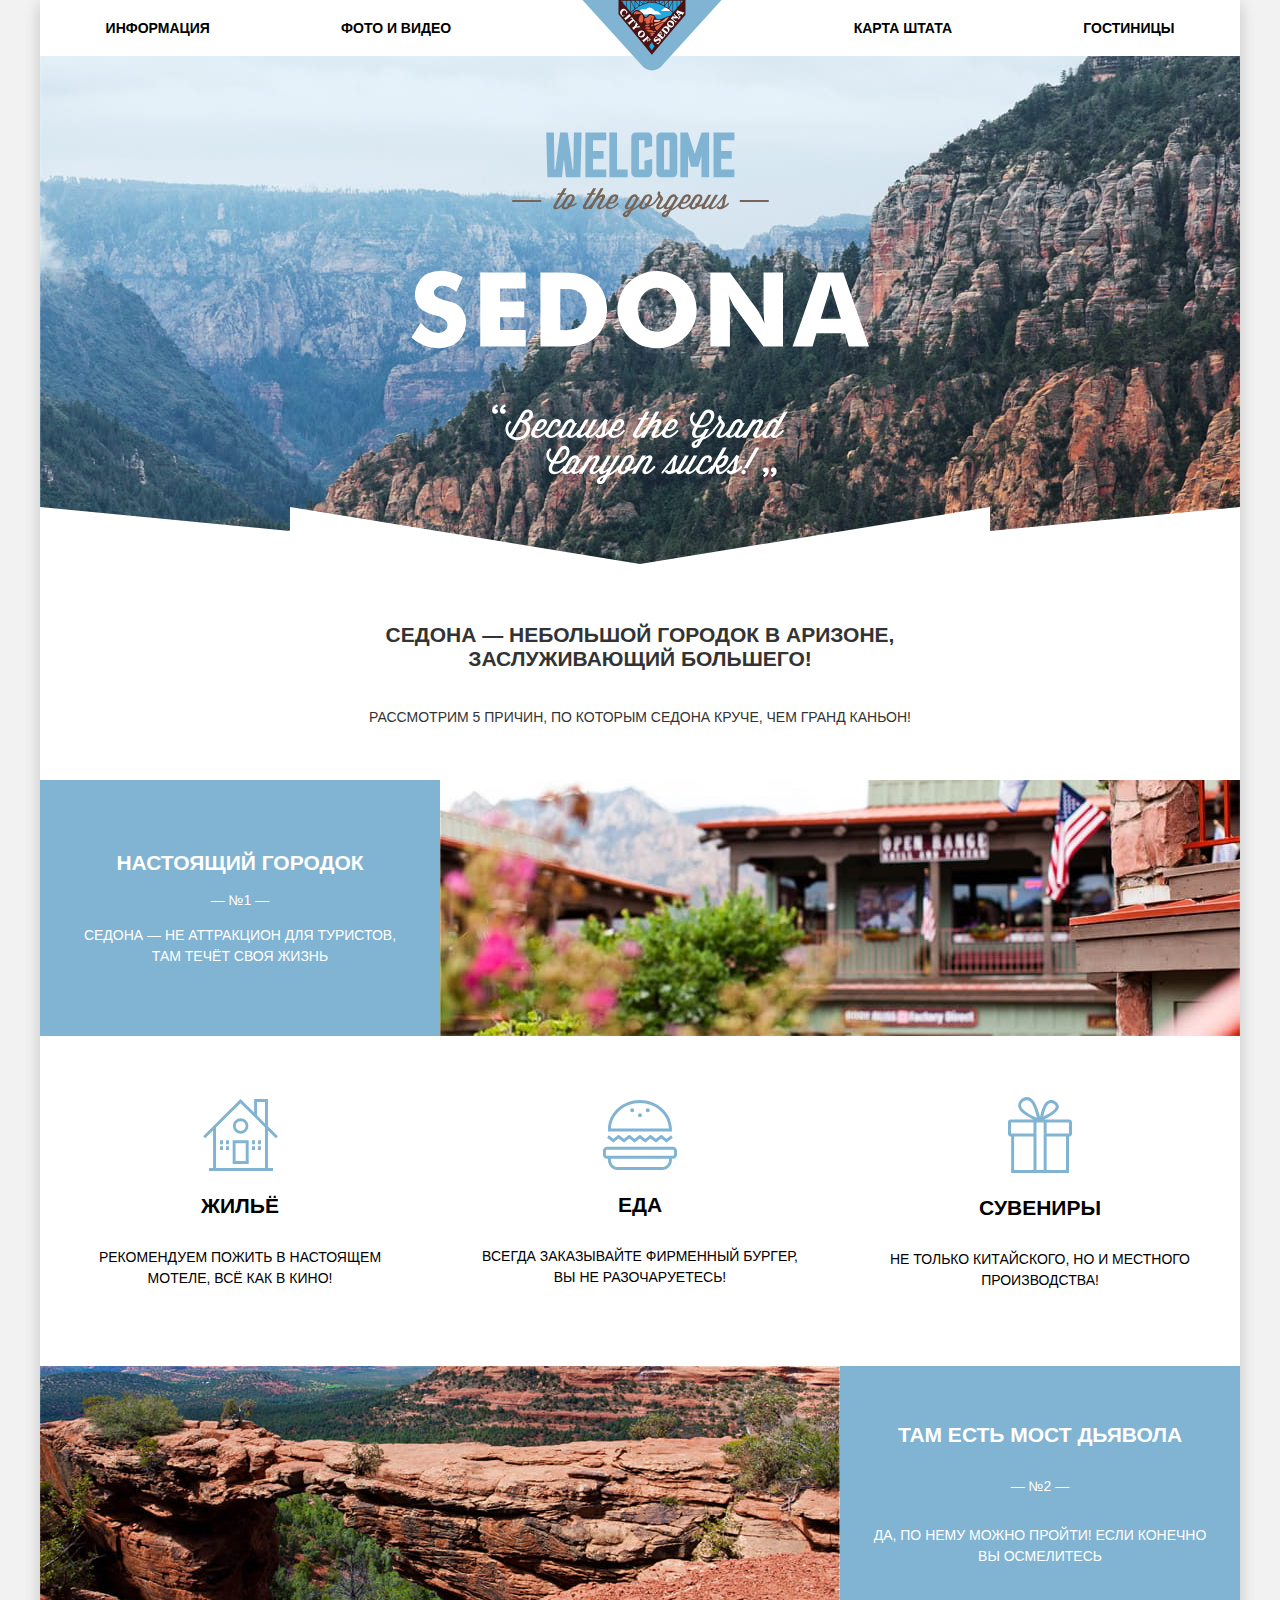
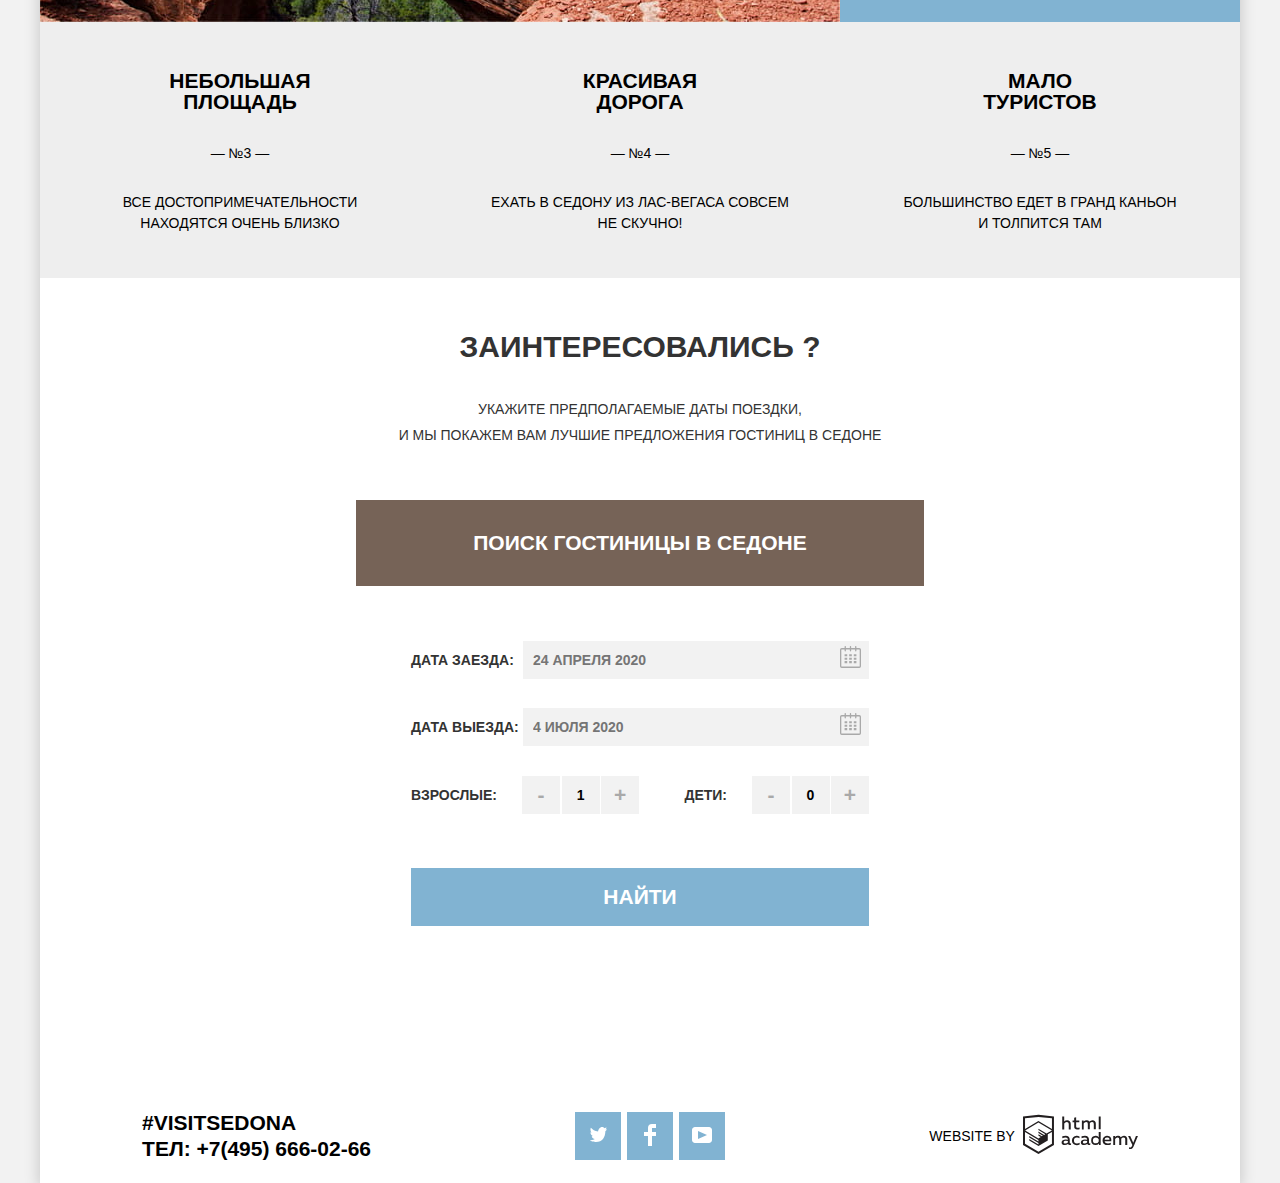
==== commit 93a4314a: "Всё ещё правки" ====
--- a/index.html
+++ b/index.html
@@ -139,16 +139,16 @@
         <p>Укажите предполагаемые даты поездки, <br>
           и мы покажем вам лучшие предложения гостиниц в седоне</p>
 
-        <button type="button" class="form-active button_brown">
+        <button type="button" class="modal-active button_brown">
           Поиск гостиницы в седоне
         </button>
 
-        <form class="main-form" action="" method="post">
+        <form class="modal" action="" method="post">
 
           <div class="date-field">
 
             <div class="date">
-              <label for="date-1">Дата&nbspзаезда:</label>
+              <label for="date-1">Дата&nbsp;заезда:</label>
               <label for="calendar-date-1" class="visuallyhidden">выбор даты заезда</label>
 
               <div>
@@ -168,7 +168,7 @@
             </div>
 
             <div class="date">
-              <label for="date-2">Дата&nbspвыезда:</label>
+              <label for="date-2">Дата&nbsp;выезда:</label>
               <label for="calendar-date-2" class="visuallyhidden">выбор даты выезда</label>
 
               <div>
@@ -196,7 +196,7 @@
               <div class="field-person_wrapper">
                 <button class="button_gray form_button number" type="button">-</button>
 
-                <input class="form_bg-color" id="adult" type="text" name="adult" value="1" placeholder="2" placeholder="0"
+                <input class="form_bg-color" id="adult" type="text" name="adult" value="1" placeholder="2"
                   pattern="[0-9]{1,2}" required>
 
                 <button class="button_gray form_button" type="button">+</button>
@@ -210,7 +210,8 @@
               <div class="field-person_wrapper">
                 <button class="button_gray form_button number" type="button">-</button>
 
-                <input class="form_bg-color" id="children" type="text" name="children" value="0" placeholder="0" pattern="[0-9]{1,2}">
+                <input class="form_bg-color" id="children" type="text" name="children" value="0" placeholder="0"
+                  pattern="[0-9]{1,2}">
 
                 <button class="button_gray form_button" type="button">+</button>
               </div>
@@ -238,7 +239,7 @@
 
     <iframe
       src="https://www.google.com/maps/embed?pb=!1m14!1m8!1m3!1d487549.585809088!2d-111.67634675305928!3d34.8789796237371!3m2!1i1024!2i768!4f13.1!3m3!1m2!1s0x872da132f942b00d%3A0x5548c523fa6c8efd!2z0KHQtdC00L7QvdCwLCDQkNGA0LjQt9C-0L3QsCA4NjMzNiwg0KHQqNCQ!5e0!3m2!1sru!2snl!4v1582036983057!5m2!1sru!2snl"
-      frameborder="0" style="border:0;" allowfullscreen="">
+      allowfullscreen="">
     </iframe>
 
   </article>
--- a/css/style.css
+++ b/css/style.css
@@ -64,6 +64,7 @@
   background-image: url("/img/background-photo.jpg");
   background-repeat: no-repeat;
   background-position: top center;
+  background-color: #ababab;
 }
 
 .intro-mask::before {
@@ -144,10 +145,15 @@
   display: flex;
   flex-direction: column;
   justify-content: center;
+  align-items: center;
 }
 
 .main-intro li h2 {
   margin-bottom: calc(38px - 14px);
+}
+
+.main-intro li p {
+  max-width: 600px;
 }
 
 .features {
@@ -171,6 +177,10 @@
   align-items: center;
 }
 
+.features_blue-card div p {
+  width: 400px;
+}
+
 .features ul {
   padding: 0;
   margin: 0;
@@ -188,6 +198,15 @@
 
 .features-icons {
   min-height: 330px;
+  width: 400px;
+}
+
+.features ul li h2 {
+  
+}
+
+.features ul li p {
+  width: 400px;
 }
 
 .icon_house::before {
@@ -235,9 +254,10 @@
 
 .form-section p {
   margin-bottom: 52px;
-}
-
-.form-active {
+  width: 600px;
+}
+
+.modal-active {
   width: 568px;
   height: 86px;
   border: none;
@@ -245,7 +265,7 @@
   font-size: 21px;
 }
 
-.main-form {
+.modal {
   position: absolute;
   top: 100%;
   left: 316px;
@@ -352,6 +372,8 @@
 .map iframe {
   width: 100%;
   height: 594px;
+
+  border: none;
 }
 
 /* Footer */
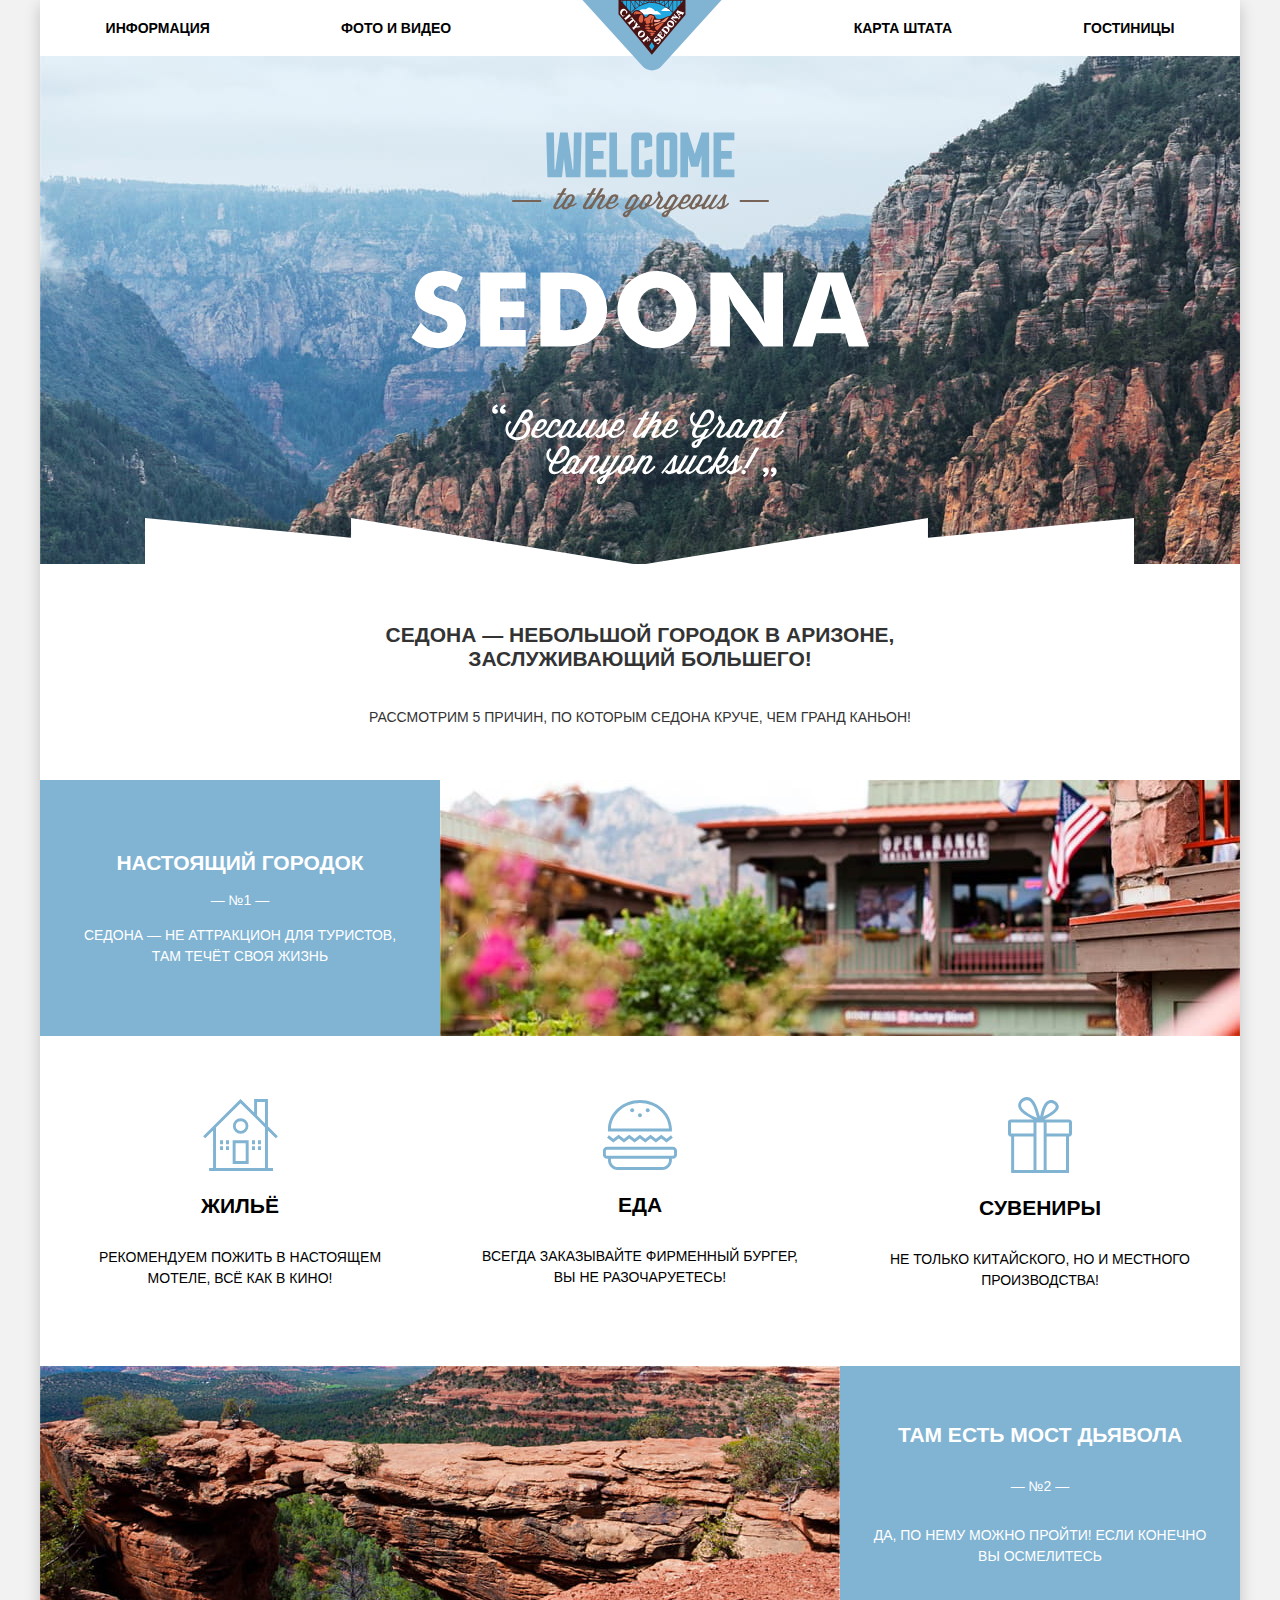
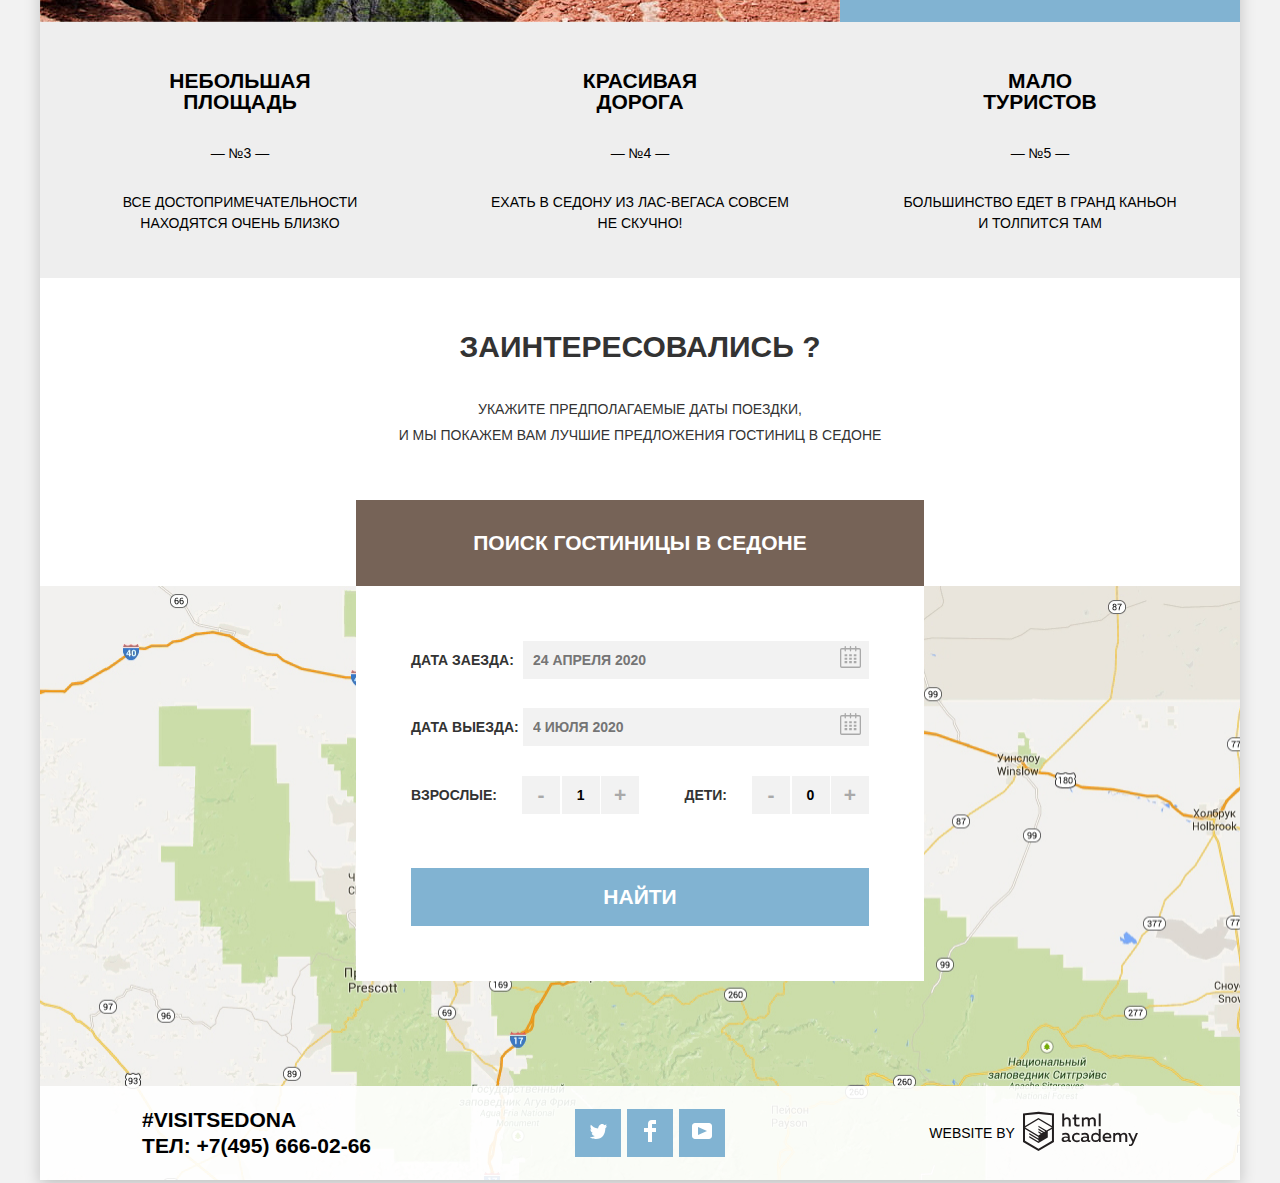
==== commit 53b16558: "Вперёд на защиту !)" ====
--- a/index.html
+++ b/index.html
@@ -5,8 +5,8 @@
   <meta charset="utf-8">
   <title>Седона</title>
 
-  <link rel="stylesheet" href="css/normalize.css">
-  <link rel="stylesheet" href="css/style.css">
+  <link rel="stylesheet" href="css/minify.normalize.css">
+  <link rel="stylesheet" href="css/minify.style.css">
 </head>
 
 <body>
@@ -139,23 +139,23 @@
         <p>Укажите предполагаемые даты поездки, <br>
           и мы покажем вам лучшие предложения гостиниц в седоне</p>
 
-        <button type="button" class="modal-active button_brown">
+        <a href="form.html" class="form-remove-button button_brown">
           Поиск гостиницы в седоне
-        </button>
-
-        <form class="modal" action="" method="post">
+        </a>
+
+        <form class="form" action="#" method="post">
 
           <div class="date-field">
 
             <div class="date">
-              <label for="date-1">Дата&nbsp;заезда:</label>
-              <label for="calendar-date-1" class="visuallyhidden">выбор даты заезда</label>
+              <label for="dateIn">Дата&nbsp;заезда:</label>
+              <label for="calendar-dateIn" class="visuallyhidden">выбор даты заезда</label>
 
               <div>
-                <input class="form_bg-color" type="text" name="date-1" id="date-1" placeholder="24 АПРЕЛЯ 2020"
-                  pattern="[0-9]{2} [А-Яа-яЁё]{3,8} [0-9]{4}" required>
-
-                <button type="button" id="calendar-date-1" class="form_button">
+                <input class="form_bg-color" type="text" name="dateIn" id="dateIn" placeholder="24 АПРЕЛЯ 2020"
+                  pattern="[0-9]{1,2} [А-Яа-яЁё]{3,8} [0-9]{4}">
+
+                <button type="button" id="calendar-dateIn" class="form_button">
                   <svg class="button_gray" xmlns="http://www.w3.org/2000/svg" width="21" height="22">
                     <path
                       d="M19.25 2.02h-2.84V.65c0-.38-.3-.7-.66-.7-.36 0-.66.32-.66.7v1.38h-3.93V.65c0-.38-.3-.7-.66-.7-.36 0-.66.32-.66.7v1.38H5.91V.65c0-.38-.3-.7-.66-.7-.36 0-.66.32-.66.7v1.38H1.75A1.8 1.8 0 000 3.86v16.3A1.8 1.8 0 001.75 22h17.5A1.8 1.8 0 0021 20.16V3.86a1.8 1.8 0 00-1.75-1.83zm.44 18.14a.45.45 0 01-.44.46H1.75a.45.45 0 01-.44-.46V3.86a.45.45 0 01.44-.46h2.84v1.38c0 .38.3.69.66.69.36 0 .66-.3.66-.69V3.4h3.93v1.38c0 .38.3.69.66.69.36 0 .66-.3.66-.69V3.4h3.93v1.38c0 .38.3.69.66.69.36 0 .66-.3.66-.69V3.4h2.84c.24 0 .44.2.44.46v16.3z" />
@@ -168,14 +168,14 @@
             </div>
 
             <div class="date">
-              <label for="date-2">Дата&nbsp;выезда:</label>
-              <label for="calendar-date-2" class="visuallyhidden">выбор даты выезда</label>
+              <label for="dateOut">Дата&nbsp;выезда:</label>
+              <label for="calendar-dateOut" class="visuallyhidden">выбор даты выезда</label>
 
               <div>
-                <input class="form_bg-color" type="text" name="date-2" id="date-2" placeholder="4 ИЮЛЯ 2020"
-                  pattern="[0-9]{2} [А-Яа-яЁё]{3,8} [0-9]{4}" required>
-
-                <button type="button" id="calendar-date-2" class="form_button">
+                <input class="form_bg-color" type="text" name="dateOut" id="dateOut" placeholder="4 ИЮЛЯ 2020"
+                  pattern="[0-9]{1,2} [А-Яа-яЁё]{3,8} [0-9]{4}">
+
+                <button type="button" id="calendar-dateOut" class="form_button">
                   <svg class="button_gray" xmlns="http://www.w3.org/2000/svg" width="21" height="22">
                     <path
                       d="M19.25 2.02h-2.84V.65c0-.38-.3-.7-.66-.7-.36 0-.66.32-.66.7v1.38h-3.93V.65c0-.38-.3-.7-.66-.7-.36 0-.66.32-.66.7v1.38H5.91V.65c0-.38-.3-.7-.66-.7-.36 0-.66.32-.66.7v1.38H1.75A1.8 1.8 0 000 3.86v16.3A1.8 1.8 0 001.75 22h17.5A1.8 1.8 0 0021 20.16V3.86a1.8 1.8 0 00-1.75-1.83zm.44 18.14a.45.45 0 01-.44.46H1.75a.45.45 0 01-.44-.46V3.86a.45.45 0 01.44-.46h2.84v1.38c0 .38.3.69.66.69.36 0 .66-.3.66-.69V3.4h3.93v1.38c0 .38.3.69.66.69.36 0 .66-.3.66-.69V3.4h3.93v1.38c0 .38.3.69.66.69.36 0 .66-.3.66-.69V3.4h2.84c.24 0 .44.2.44.46v16.3z" />
@@ -194,12 +194,12 @@
               <label for="adult">Взрослые:</label>
 
               <div class="field-person_wrapper">
-                <button class="button_gray form_button number" type="button">-</button>
+                <button class="increase-adult button_gray form_button number" type="button">-</button>
 
                 <input class="form_bg-color" id="adult" type="text" name="adult" value="1" placeholder="2"
                   pattern="[0-9]{1,2}" required>
 
-                <button class="button_gray form_button" type="button">+</button>
+                <button class="decrease-adult button_gray form_button" type="button">+</button>
               </div>
 
             </div>
@@ -208,12 +208,12 @@
               <label for="children">Дети:</label>
 
               <div class="field-person_wrapper">
-                <button class="button_gray form_button number" type="button">-</button>
-
-                <input class="form_bg-color" id="children" type="text" name="children" value="0" placeholder="0"
+                <button class="increase-children button_gray form_button number" type="button">-</button>
+
+                <input class="children form_bg-color" id="children" type="text" name="children" value="0" placeholder="0"
                   pattern="[0-9]{1,2}">
 
-                <button class="button_gray form_button" type="button">+</button>
+                <button class="decrease-children button_gray form_button" type="button">+</button>
               </div>
 
             </div>
@@ -236,6 +236,10 @@
 
     <!-- Невидимый h2 тобы валидатор не ругался ) -->
     <h2 class="visuallyhidden">Карта Седоны. Седона, Аризона, США</h2>
+
+    <p>
+      <img src="img/map.jpg" width="1200" height="594" alt="">
+    </p>
 
     <iframe
       src="https://www.google.com/maps/embed?pb=!1m14!1m8!1m3!1d487549.585809088!2d-111.67634675305928!3d34.8789796237371!3m2!1i1024!2i768!4f13.1!3m3!1m2!1s0x872da132f942b00d%3A0x5548c523fa6c8efd!2z0KHQtdC00L7QvdCwLCDQkNGA0LjQt9C-0L3QsCA4NjMzNiwg0KHQqNCQ!5e0!3m2!1sru!2snl!4v1582036983057!5m2!1sru!2snl"
@@ -281,6 +285,8 @@
 
   </footer>
 
+  <script src="js/minify.main.js"></script>
+
 </body>
 
 </html>
--- a/css/minify.style.css
+++ b/css/minify.style.css
@@ -0,0 +1 @@
+@keyframes shakeX{0%,to{transform:skew(0)}10%,30%,50%,70%,90%{transform:skewX(-5deg)}20%,40%,60%,80%{transform:skewX(5deg)}}@keyframes shakeY{0%,to{transform:translate(0)}10%,30%,50%,70%,90%{transform:translateY(-10px)}20%,40%,60%,80%{transform:translateY(10px)}}*,::after,::before{box-sizing:inherit}html{box-sizing:border-box;background-color:#f2f2f2;display:flex;justify-content:center}.nav ul,body{margin:0;padding:0;background-color:#fff}body{position:relative;width:1200px;font-family:'PT Sans',sans-serif;text-transform:uppercase;font-size:14px;box-shadow:0 5px 15px rgba(0,1,1,.2)}a{text-decoration:none;color:#000}.visuallyhidden{position:absolute;width:1px;height:1px;margin:-1px;border:0;padding:0;clip:rect(0 0 0 0);overflow:hidden}.bg-img_wrapper{position:absolute;top:0;left:0;width:100%;height:800px}.intro-mask::before,.nav{background-repeat:no-repeat;background-position:top center}.nav{position:relative;display:flex;flex-direction:column;background-image:url(/img/background-photo.jpg);background-color:#ababab}.intro-mask::before{content:"";position:absolute;bottom:-1px;width:100%;height:58px;background-image:url(/img/intro-mask.svg)}.nav ul{height:56px;list-style:none;display:flex}.main_nav li,.welcome{display:flex;justify-content:center}.main_nav li{height:100%;flex-grow:1;align-items:center}.logo{position:relative;top:9px}.main_nav li a{font-weight:700}.welcome{margin-top:76px;margin-bottom:79px;order:2}.header-main,.main-intro{display:flex;flex-direction:column}.header-main{position:relative;color:#333;text-align:center}.main-intro{padding:0;margin:0;min-height:216px;width:100%;list-style:none;background-color:#fff;justify-content:center;align-items:center}.main-intro li h2{margin-bottom:calc(38px - 14px)}.main-intro li p{max-width:600px}.features{margin:0;display:flex;flex-wrap:wrap;line-height:21px}.features ul,.features_blue-card{text-align:center;flex-grow:1;display:flex;flex-direction:column;justify-content:center;align-items:center}.features_blue-card{color:#fff;background-color:#81b3d2}.features ul li p,.features_blue-card div p{width:400px}.features ul{padding:0;margin:0;list-style:none}.features-icons{min-height:330px;width:400px}.icon_house::before{content:url(/img/house-icon.svg)}.icon_food::before{content:url(/img/burger-icon.svg)}.icon_gift::before{content:url(/img/gift-icon.svg)}.features-cards{min-height:256px}.features_bg-color{background-color:#eee}.form-remove-button,.form-section{display:flex;align-items:center;justify-content:center}.form-section{position:relative;color:#333;text-align:center;line-height:26px;background-color:#fff;flex-direction:column}.form-section h2{font-size:30px;margin-top:56px;margin-bottom:22px}.form-section p{margin-bottom:52px;width:600px}.form-remove-button{width:568px;height:86px;border:0;font-size:21px}.form{position:absolute;top:100%;left:calc(50% - 284px);padding:55px;width:568px;font-weight:700;background-color:#fff;z-index:1}.date-field,.date-field div{display:flex;justify-content:space-between}.date-field{height:105px;flex-direction:column}.date-field div{align-items:center}.date div{display:flex;justify-content:flex-end}.date-field input,.field-person input,.form_button{height:38px;border:0;font-weight:inherit;background-color:#f2f2f2}.date-field input{padding:10px;width:calc(346px - 38px);color:#000}.form_button{padding:0;width:38px;font-size:21px;font-weight:700;color:#a9a9a9}.field-person{margin-top:30px}.field-person,.field-person div,.field-person_wrapper{display:flex;justify-content:space-between}.field-person div{position:relative;align-items:center}.field-person label{padding-right:25px}.field-person_wrapper{width:117px}.field-person input{width:38px;text-align:center}.main-form_sbmit{margin-top:54px;width:100%;height:58px;border:0;font-size:21px}.map,.map iframe{position:relative;width:100%;height:594px}.map iframe{border:0}.map p{position:absolute;top:0;padding:0;margin:0}.map p img{width: 100%}.footer{width:100%;display:flex;background-color:rgba(255,255,255,.9)}.footer_position{position:absolute;bottom:0}.footer-elem_wrapper{display:flex;flex-grow:1;justify-content:center;align-items:center}.call{line-height:26px;font-weight:700;font-size:21px}.social-links{list-style:none;margin:0;padding:0;width:150px;height:48px;display:flex;justify-content:space-between}.footer-link{width:46px;height:100%;display:flex;justify-content:center;align-items:center}.twitter::before{content:url(/img/twitter-icon.svg)}.faceboock::before{content:url(/img/fb-icon.svg)}.youtube::before{content:url(/img/youtube.svg)}.copy p{margin-right:8px}.hotel-card{position:relative;padding:30px 72px;display:flex}.hotel-card div{flex-grow:1}.hotel-card::before{content:"";position:absolute;left:0;bottom:0;width:100%;height:1px;background-color:#f2f2f2}.hotel-info{display:flex;justify-content:center;align-items:center}.main-info,.main-info p{display:flex;justify-content:space-between}.main-info{margin-left:30px;height:90px;flex-direction:column}.main-info h2{margin:0;line-height:26px;flex-grow:1}.main-info p{margin:0;width:185px;color:#333;flex-grow:1}.main-info div{display:flex;align-items:flex-end;flex-grow:1}.book,.more-info{height:27px;display:flex;justify-content:center;align-items:center}.more-info{width:110px}.book{width:140px;margin-left:6px}.hotel-rating{display:flex;flex-direction:column;justify-content:space-between;align-items:flex-end}.hotel-rating span:first-child{color:#81b3d2;font-size:24px}.hotel-rating span:last-child{width:110px;height:27px;color:#666;background-color:#f2f2f2;display:flex;justify-content:center;align-items:center}.footer-inner{background-color:#fff}.inner-form{background-color:#666}.form_filters{color:#fff;line-height:21px;padding:31px 72px;display:flex;justify-content:space-between;background-image:url(/img/filter_background.jpg);background-repeat:no-repeat;background-position:50%;background-size:cover}.checkbox-wrapper,.checkbox-wrapper fieldset{width:390px;display:flex;justify-content:space-between}.form_filters legend{font-size:16px;font-weight:700}.checkbox-wrapper fieldset{border:0;padding:0;margin:0;width:140px;height:155px;flex-direction:column}input[type=checkbox]{position:absolute}.check{padding-left:42px;margin-top:22px}.check_box{position:absolute;margin-left:-42px;width:27px;height:23px;background-image:url(/img/checkbox-off.svg);background-repeat:no-repeat;background-position:0}.box:focus+span{width:27px;height:27px;border:2px solid #000;border-radius:4px}.box:checked:focus+span{width:31px;height:27px;border:2px solid #000;border-radius:4px}.box:checked+span{background-image:url(/img/checkbox-on.svg)}.box:disabled+span{opacity:.5}.box:checked:disabled+span{opacity:.5}.price-range{padding:0;margin:0;border:0}.price-range legend{margin-bottom:13px}.range-slider{width:352px;height:67px;display:flex;flex-direction:column;justify-content:space-between}.range-input{position:relative;border:2px solid #fff;border-radius:2px;display:flex}.range-input::before{content:"";position:absolute;left:50%;top:50%;width:2px;height:22px;background-color:#fff;transform:translate(-50%,-50%)}.range-input span{padding-right:3px;width:25%;display:flex;justify-content:flex-end;align-items:center}.button-wrapper button,.range-slider input{color:inherit;height:36px;background-color:transparent}.range-slider input{-webkit-appearance:textfield;-moz-appearance:textfield;appearance:textfield;padding-left:3px;width:25%;border:0}.range-slider-track{position:relative;height:2px;background-color:#ababab}.range-between{position:absolute;height:2px;width:0;border:0;background-color:#fff}.range-slider-pin-max,.range-slider-pin-min{position:absolute;top:-9px;padding:0;width:20px;height:20px;cursor:grab;border:8px solid #fff;border-radius:50%;background-color:#ababab;box-shadow:0 2px #ababab}.range-slider-pin-max:hover,.range-slider-pin-min:hover{width:22px;height:22px;border:9px solid #fff;transform:translateY(-1px)}.range-slider-pin-max:active,.range-slider-pin-min:active{cursor:grabbing}.button-wrapper{text-align:center}.button-wrapper button{margin-top:23px;text-transform:inherit;width:133px;border:2px solid #fff;border-radius:2px;transition:.2s}.price-range button:focus,.price-range button:hover{color:#000;background-color:#fff}.filters{position:relative;padding:32px 72px;background-color:#fff;display:flex}.filters div:last-child{flex-grow:1;display:flex;justify-content:flex-end}.filters::before{content:"";position:absolute;bottom:0;left:0;width:100%;height:1px;background-color:#f2f2f2}.radio-wrapper{min-width:516px;font-size:12px;display:flex;justify-content:space-between;align-items:flex-end}.radio-wrapper div:first-child{margin-right:20px;display:flex;align-items:inherit}.radio-wrapper div:last-child{max-width:600px;display:flex;flex-wrap:wrap}.radio-wrapper h2{margin:0;padding:0}.radio-wrapper p{padding:0;margin:0 0 0 30px}.filter_radio{padding:0;margin-left:25px;text-transform:inherit}.filter_radio:first-child{margin-left:0}.filter_radio{border-bottom:1px dotted #81b3d2}.filter_radio,.next,.pre{color:#cecece;border:0;background-color:#fff}.filter_radio:hover,.next:hover,.pre:hover{color:#81b3d2}.filter_radio:focus,.next:focus,.pre:focus{color:#81b3d2}.filter_radio:active,.next:active,.pre:active{color:#000;border:0}.button_brown{text-transform:uppercase;font-weight:700;color:#fff;background-color:#766357}.button_brown:hover{background-color:#604e43}.button_brown:focus{background-color:#604e43}.button_brown:active{color:rgba(255,255,255,.3);background-color:#503e33}.button_blue{text-transform:uppercase;font-weight:700;color:#fff;background-color:#81b3d2}.button_blue:hover{background-color:#669ec0}.button_blue:focus{background-color:#669ec0}.button_blue:active{color:rgba(255,255,255,.3);background-color:#5496bd}.button_blue:active::before{opacity:.3}.link_active:focus,.link_active:hover,.link_active:visited:focus,.link_active:visited:hover{color:#81b3d2;fill:#81b3d2}.link_active:active,.link_active:visited:active{color:#b2b2b2;fill:#b2b2b2}.link_active:visited{color:#766357;fill:#766357}.form_bg-color:hover{background-color:#ebebeb}.form_bg-color:focus{border:2px solid #e5e5e5;background-color:#fff}.button_gray{color:#a9a9a9;fill:#a9a9a9}.button_gray:focus,.button_gray:hover{color:#000;fill:#000}.button_gray:active{color:#81b3d2;fill:#81b3d2}.form{transform-origin:top center;transition:.3s;perspective:300px}.form-remove{transform:scaleY(0)}.submit-error{animation-name:shakeX;animation-duration:1s}.submit-valid{animation-name:shakeY;animation-duration:.8s}.filter-active{border:0;color:#81b3d2}.check_box-valid{width:27px;height:27px;border:2px solid #dc143c;border-radius:4px}@media (min-width:1060px){.intro-mask::before{height:51px}}@media (min-width:400px){.intro-mask::before{height:47px}}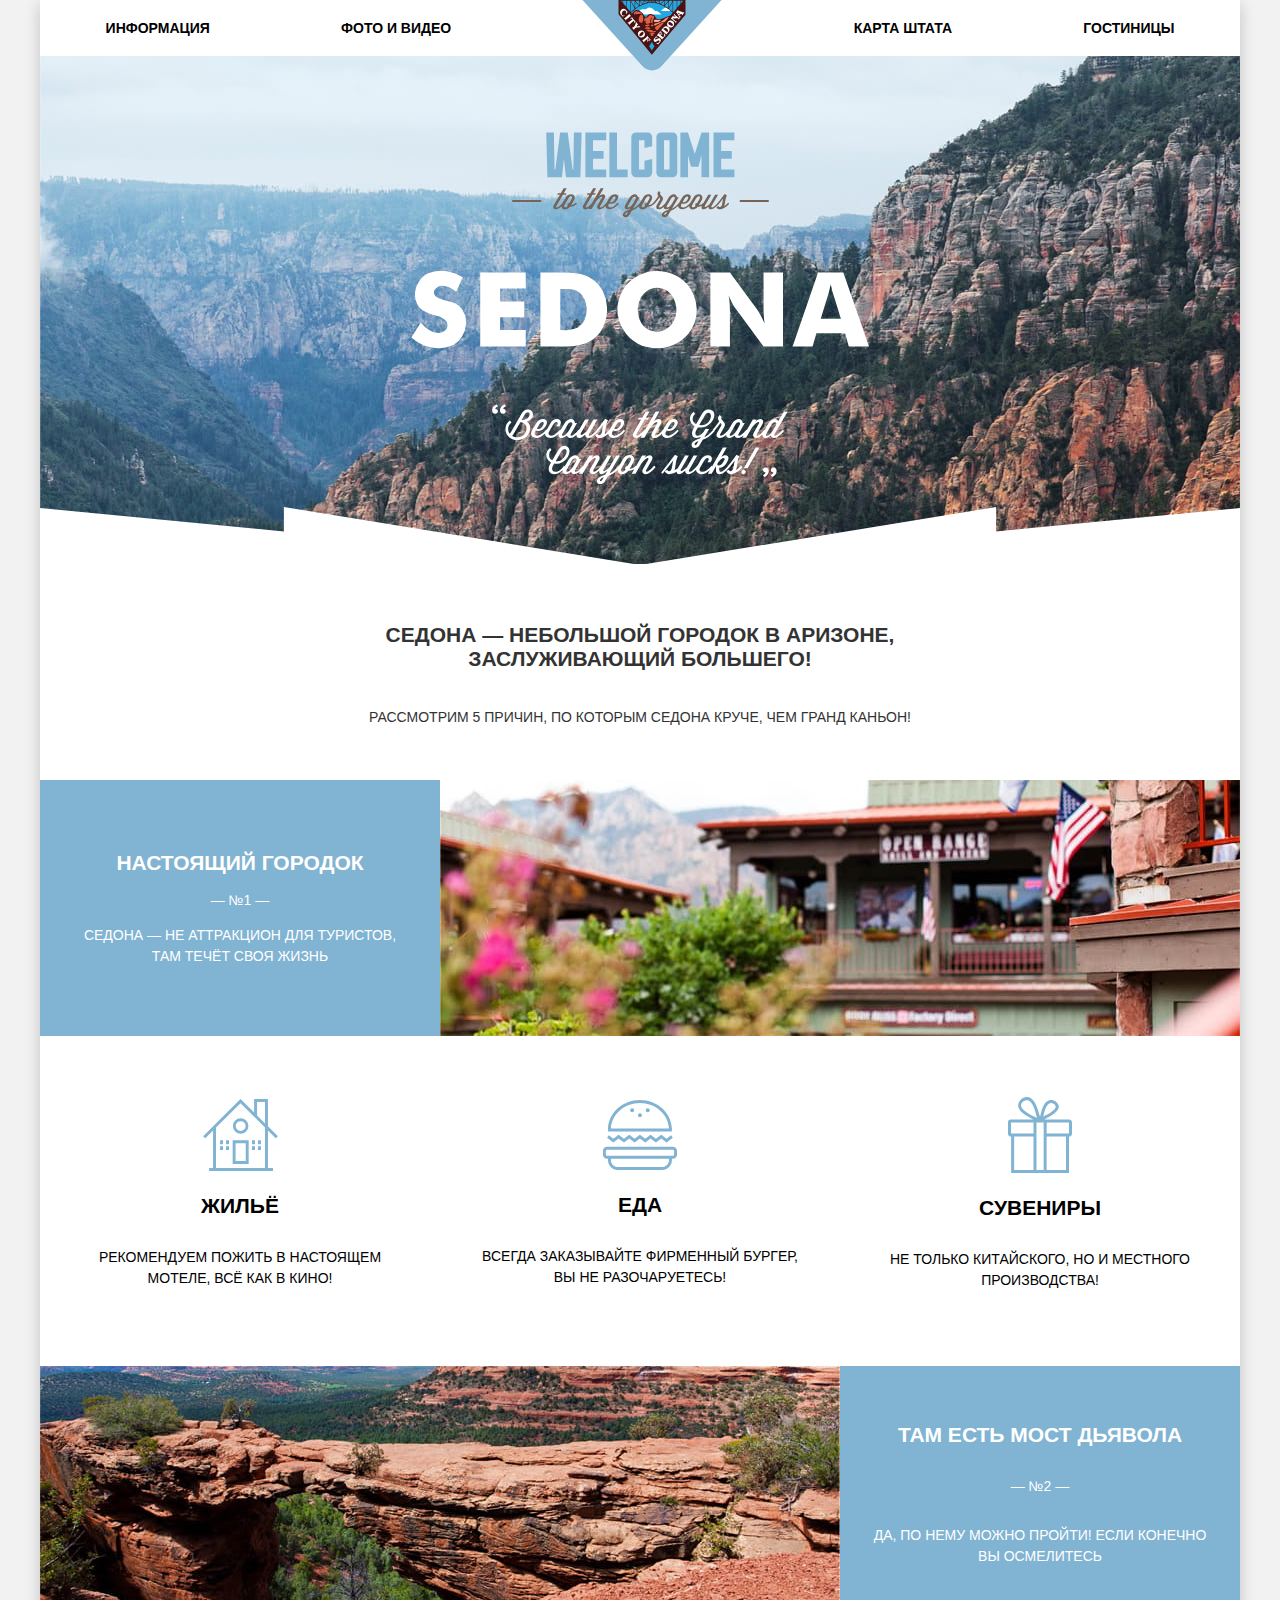
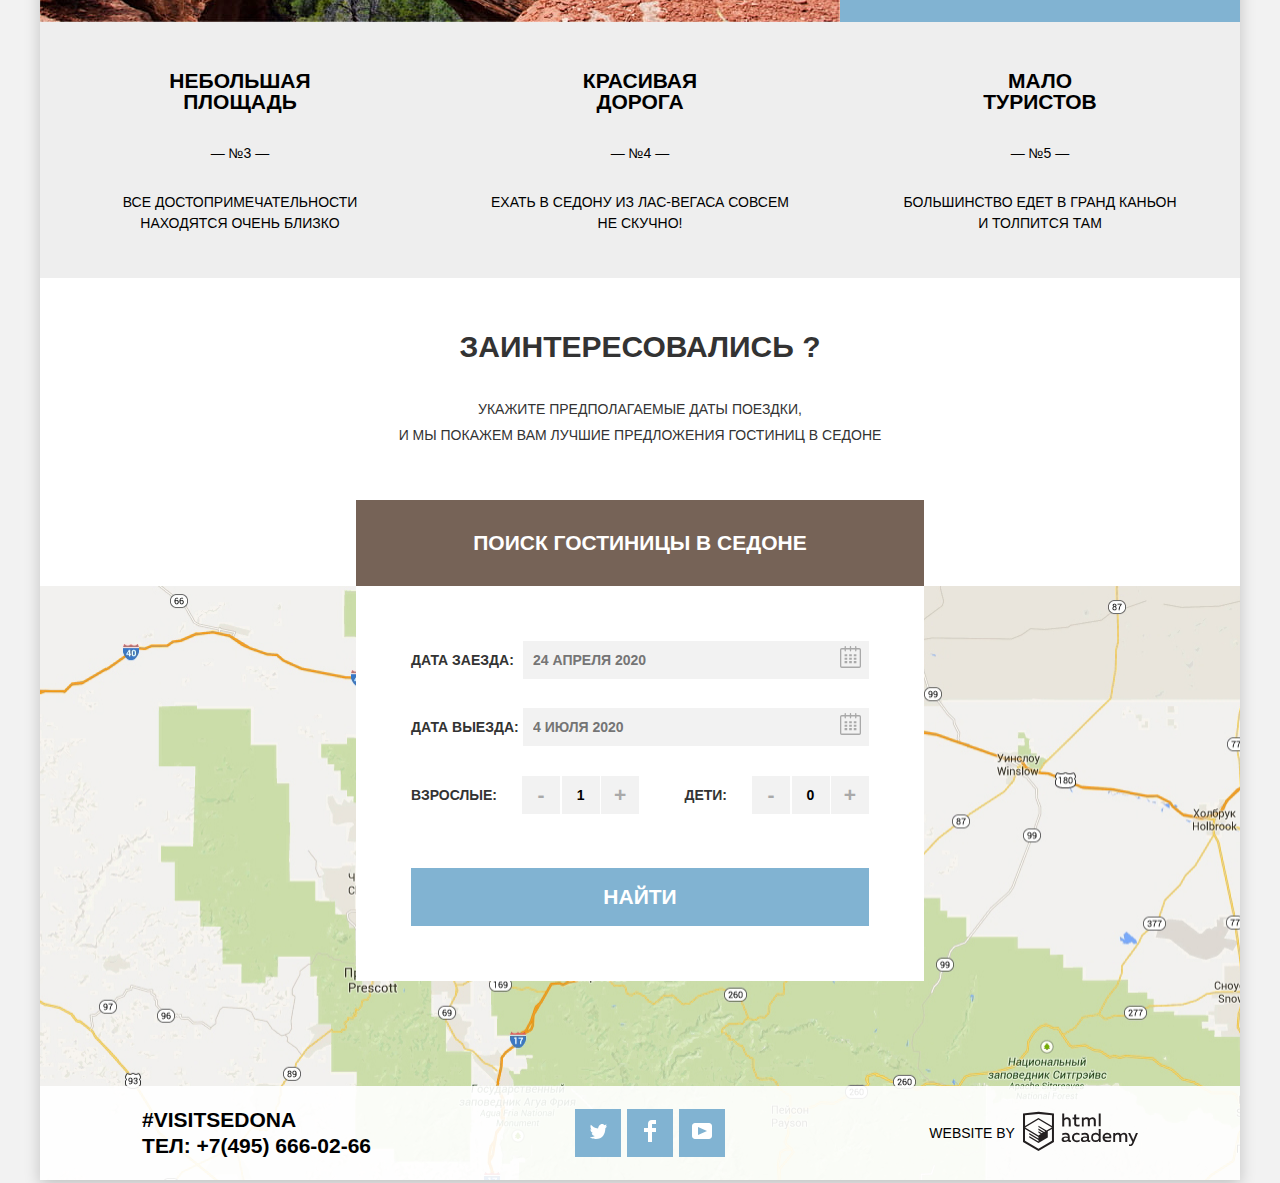
==== commit d3ffd603: "Готов" ====
--- a/index.html
+++ b/index.html
@@ -210,8 +210,8 @@
               <div class="field-person_wrapper">
                 <button class="increase-children button_gray form_button number" type="button">-</button>
 
-                <input class="children form_bg-color" id="children" type="text" name="children" value="0" placeholder="0"
-                  pattern="[0-9]{1,2}">
+                <input class="children form_bg-color" id="children" type="text" name="children" value="0"
+                  placeholder="0" pattern="[0-9]{1,2}">
 
                 <button class="decrease-children button_gray form_button" type="button">+</button>
               </div>
--- a/css/minify.style.css
+++ b/css/minify.style.css
@@ -1 +1 @@
-@keyframes shakeX{0%,to{transform:skew(0)}10%,30%,50%,70%,90%{transform:skewX(-5deg)}20%,40%,60%,80%{transform:skewX(5deg)}}@keyframes shakeY{0%,to{transform:translate(0)}10%,30%,50%,70%,90%{transform:translateY(-10px)}20%,40%,60%,80%{transform:translateY(10px)}}*,::after,::before{box-sizing:inherit}html{box-sizing:border-box;background-color:#f2f2f2;display:flex;justify-content:center}.nav ul,body{margin:0;padding:0;background-color:#fff}body{position:relative;width:1200px;font-family:'PT Sans',sans-serif;text-transform:uppercase;font-size:14px;box-shadow:0 5px 15px rgba(0,1,1,.2)}a{text-decoration:none;color:#000}.visuallyhidden{position:absolute;width:1px;height:1px;margin:-1px;border:0;padding:0;clip:rect(0 0 0 0);overflow:hidden}.bg-img_wrapper{position:absolute;top:0;left:0;width:100%;height:800px}.intro-mask::before,.nav{background-repeat:no-repeat;background-position:top center}.nav{position:relative;display:flex;flex-direction:column;background-image:url(/img/background-photo.jpg);background-color:#ababab}.intro-mask::before{content:"";position:absolute;bottom:-1px;width:100%;height:58px;background-image:url(/img/intro-mask.svg)}.nav ul{height:56px;list-style:none;display:flex}.main_nav li,.welcome{display:flex;justify-content:center}.main_nav li{height:100%;flex-grow:1;align-items:center}.logo{position:relative;top:9px}.main_nav li a{font-weight:700}.welcome{margin-top:76px;margin-bottom:79px;order:2}.header-main,.main-intro{display:flex;flex-direction:column}.header-main{position:relative;color:#333;text-align:center}.main-intro{padding:0;margin:0;min-height:216px;width:100%;list-style:none;background-color:#fff;justify-content:center;align-items:center}.main-intro li h2{margin-bottom:calc(38px - 14px)}.main-intro li p{max-width:600px}.features{margin:0;display:flex;flex-wrap:wrap;line-height:21px}.features ul,.features_blue-card{text-align:center;flex-grow:1;display:flex;flex-direction:column;justify-content:center;align-items:center}.features_blue-card{color:#fff;background-color:#81b3d2}.features ul li p,.features_blue-card div p{width:400px}.features ul{padding:0;margin:0;list-style:none}.features-icons{min-height:330px;width:400px}.icon_house::before{content:url(/img/house-icon.svg)}.icon_food::before{content:url(/img/burger-icon.svg)}.icon_gift::before{content:url(/img/gift-icon.svg)}.features-cards{min-height:256px}.features_bg-color{background-color:#eee}.form-remove-button,.form-section{display:flex;align-items:center;justify-content:center}.form-section{position:relative;color:#333;text-align:center;line-height:26px;background-color:#fff;flex-direction:column}.form-section h2{font-size:30px;margin-top:56px;margin-bottom:22px}.form-section p{margin-bottom:52px;width:600px}.form-remove-button{width:568px;height:86px;border:0;font-size:21px}.form{position:absolute;top:100%;left:calc(50% - 284px);padding:55px;width:568px;font-weight:700;background-color:#fff;z-index:1}.date-field,.date-field div{display:flex;justify-content:space-between}.date-field{height:105px;flex-direction:column}.date-field div{align-items:center}.date div{display:flex;justify-content:flex-end}.date-field input,.field-person input,.form_button{height:38px;border:0;font-weight:inherit;background-color:#f2f2f2}.date-field input{padding:10px;width:calc(346px - 38px);color:#000}.form_button{padding:0;width:38px;font-size:21px;font-weight:700;color:#a9a9a9}.field-person{margin-top:30px}.field-person,.field-person div,.field-person_wrapper{display:flex;justify-content:space-between}.field-person div{position:relative;align-items:center}.field-person label{padding-right:25px}.field-person_wrapper{width:117px}.field-person input{width:38px;text-align:center}.main-form_sbmit{margin-top:54px;width:100%;height:58px;border:0;font-size:21px}.map,.map iframe{position:relative;width:100%;height:594px}.map iframe{border:0}.map p{position:absolute;top:0;padding:0;margin:0}.map p img{width: 100%}.footer{width:100%;display:flex;background-color:rgba(255,255,255,.9)}.footer_position{position:absolute;bottom:0}.footer-elem_wrapper{display:flex;flex-grow:1;justify-content:center;align-items:center}.call{line-height:26px;font-weight:700;font-size:21px}.social-links{list-style:none;margin:0;padding:0;width:150px;height:48px;display:flex;justify-content:space-between}.footer-link{width:46px;height:100%;display:flex;justify-content:center;align-items:center}.twitter::before{content:url(/img/twitter-icon.svg)}.faceboock::before{content:url(/img/fb-icon.svg)}.youtube::before{content:url(/img/youtube.svg)}.copy p{margin-right:8px}.hotel-card{position:relative;padding:30px 72px;display:flex}.hotel-card div{flex-grow:1}.hotel-card::before{content:"";position:absolute;left:0;bottom:0;width:100%;height:1px;background-color:#f2f2f2}.hotel-info{display:flex;justify-content:center;align-items:center}.main-info,.main-info p{display:flex;justify-content:space-between}.main-info{margin-left:30px;height:90px;flex-direction:column}.main-info h2{margin:0;line-height:26px;flex-grow:1}.main-info p{margin:0;width:185px;color:#333;flex-grow:1}.main-info div{display:flex;align-items:flex-end;flex-grow:1}.book,.more-info{height:27px;display:flex;justify-content:center;align-items:center}.more-info{width:110px}.book{width:140px;margin-left:6px}.hotel-rating{display:flex;flex-direction:column;justify-content:space-between;align-items:flex-end}.hotel-rating span:first-child{color:#81b3d2;font-size:24px}.hotel-rating span:last-child{width:110px;height:27px;color:#666;background-color:#f2f2f2;display:flex;justify-content:center;align-items:center}.footer-inner{background-color:#fff}.inner-form{background-color:#666}.form_filters{color:#fff;line-height:21px;padding:31px 72px;display:flex;justify-content:space-between;background-image:url(/img/filter_background.jpg);background-repeat:no-repeat;background-position:50%;background-size:cover}.checkbox-wrapper,.checkbox-wrapper fieldset{width:390px;display:flex;justify-content:space-between}.form_filters legend{font-size:16px;font-weight:700}.checkbox-wrapper fieldset{border:0;padding:0;margin:0;width:140px;height:155px;flex-direction:column}input[type=checkbox]{position:absolute}.check{padding-left:42px;margin-top:22px}.check_box{position:absolute;margin-left:-42px;width:27px;height:23px;background-image:url(/img/checkbox-off.svg);background-repeat:no-repeat;background-position:0}.box:focus+span{width:27px;height:27px;border:2px solid #000;border-radius:4px}.box:checked:focus+span{width:31px;height:27px;border:2px solid #000;border-radius:4px}.box:checked+span{background-image:url(/img/checkbox-on.svg)}.box:disabled+span{opacity:.5}.box:checked:disabled+span{opacity:.5}.price-range{padding:0;margin:0;border:0}.price-range legend{margin-bottom:13px}.range-slider{width:352px;height:67px;display:flex;flex-direction:column;justify-content:space-between}.range-input{position:relative;border:2px solid #fff;border-radius:2px;display:flex}.range-input::before{content:"";position:absolute;left:50%;top:50%;width:2px;height:22px;background-color:#fff;transform:translate(-50%,-50%)}.range-input span{padding-right:3px;width:25%;display:flex;justify-content:flex-end;align-items:center}.button-wrapper button,.range-slider input{color:inherit;height:36px;background-color:transparent}.range-slider input{-webkit-appearance:textfield;-moz-appearance:textfield;appearance:textfield;padding-left:3px;width:25%;border:0}.range-slider-track{position:relative;height:2px;background-color:#ababab}.range-between{position:absolute;height:2px;width:0;border:0;background-color:#fff}.range-slider-pin-max,.range-slider-pin-min{position:absolute;top:-9px;padding:0;width:20px;height:20px;cursor:grab;border:8px solid #fff;border-radius:50%;background-color:#ababab;box-shadow:0 2px #ababab}.range-slider-pin-max:hover,.range-slider-pin-min:hover{width:22px;height:22px;border:9px solid #fff;transform:translateY(-1px)}.range-slider-pin-max:active,.range-slider-pin-min:active{cursor:grabbing}.button-wrapper{text-align:center}.button-wrapper button{margin-top:23px;text-transform:inherit;width:133px;border:2px solid #fff;border-radius:2px;transition:.2s}.price-range button:focus,.price-range button:hover{color:#000;background-color:#fff}.filters{position:relative;padding:32px 72px;background-color:#fff;display:flex}.filters div:last-child{flex-grow:1;display:flex;justify-content:flex-end}.filters::before{content:"";position:absolute;bottom:0;left:0;width:100%;height:1px;background-color:#f2f2f2}.radio-wrapper{min-width:516px;font-size:12px;display:flex;justify-content:space-between;align-items:flex-end}.radio-wrapper div:first-child{margin-right:20px;display:flex;align-items:inherit}.radio-wrapper div:last-child{max-width:600px;display:flex;flex-wrap:wrap}.radio-wrapper h2{margin:0;padding:0}.radio-wrapper p{padding:0;margin:0 0 0 30px}.filter_radio{padding:0;margin-left:25px;text-transform:inherit}.filter_radio:first-child{margin-left:0}.filter_radio{border-bottom:1px dotted #81b3d2}.filter_radio,.next,.pre{color:#cecece;border:0;background-color:#fff}.filter_radio:hover,.next:hover,.pre:hover{color:#81b3d2}.filter_radio:focus,.next:focus,.pre:focus{color:#81b3d2}.filter_radio:active,.next:active,.pre:active{color:#000;border:0}.button_brown{text-transform:uppercase;font-weight:700;color:#fff;background-color:#766357}.button_brown:hover{background-color:#604e43}.button_brown:focus{background-color:#604e43}.button_brown:active{color:rgba(255,255,255,.3);background-color:#503e33}.button_blue{text-transform:uppercase;font-weight:700;color:#fff;background-color:#81b3d2}.button_blue:hover{background-color:#669ec0}.button_blue:focus{background-color:#669ec0}.button_blue:active{color:rgba(255,255,255,.3);background-color:#5496bd}.button_blue:active::before{opacity:.3}.link_active:focus,.link_active:hover,.link_active:visited:focus,.link_active:visited:hover{color:#81b3d2;fill:#81b3d2}.link_active:active,.link_active:visited:active{color:#b2b2b2;fill:#b2b2b2}.link_active:visited{color:#766357;fill:#766357}.form_bg-color:hover{background-color:#ebebeb}.form_bg-color:focus{border:2px solid #e5e5e5;background-color:#fff}.button_gray{color:#a9a9a9;fill:#a9a9a9}.button_gray:focus,.button_gray:hover{color:#000;fill:#000}.button_gray:active{color:#81b3d2;fill:#81b3d2}.form{transform-origin:top center;transition:.3s;perspective:300px}.form-remove{transform:scaleY(0)}.submit-error{animation-name:shakeX;animation-duration:1s}.submit-valid{animation-name:shakeY;animation-duration:.8s}.filter-active{border:0;color:#81b3d2}.check_box-valid{width:27px;height:27px;border:2px solid #dc143c;border-radius:4px}@media (min-width:1060px){.intro-mask::before{height:51px}}@media (min-width:400px){.intro-mask::before{height:47px}}+@keyframes shakeX{0%,to{transform:skew(0)}10%,30%,50%,70%,90%{transform:skewX(-5deg)}20%,40%,60%,80%{transform:skewX(5deg)}}@keyframes shakeY{0%,to{transform:translate(0)}10%,30%,50%,70%,90%{transform:translateY(-10px)}20%,40%,60%,80%{transform:translateY(10px)}}*,::after,::before{box-sizing:inherit}html{box-sizing:border-box;background-color:#f2f2f2;display:flex;justify-content:center}.nav ul,body{margin:0;padding:0;background-color:#fff}body{position:relative;width:1200px;font-family:'PT Sans',sans-serif;text-transform:uppercase;font-size:14px;box-shadow:0 5px 15px rgba(0,1,1,.2)}a{text-decoration:none;color:#000}.visuallyhidden{position:absolute;width:1px;height:1px;margin:-1px;border:0;padding:0;clip:rect(0 0 0 0);overflow:hidden}.bg-img_wrapper{position:absolute;top:0;left:0;width:100%;height:800px}.intro-mask::before,.nav{background-repeat:no-repeat;background-position:top center}.nav{position:relative;display:flex;flex-direction:column;background-image:url(/img/background-photo.jpg);background-color:#ababab}.intro-mask::before{content:"";position:absolute;bottom:-1px;width:100%;height:58px;background-image:url(/img/intro-mask.svg);background-size:cover}.nav ul{height:56px;list-style:none;display:flex}.main_nav li,.welcome{display:flex;justify-content:center}.main_nav li{height:100%;flex-grow:1;align-items:center}.logo{position:relative;top:9px}.main_nav li a{font-weight:700}.welcome{margin-top:76px;margin-bottom:79px;order:2}.header-main,.main-intro{display:flex;flex-direction:column}.header-main{position:relative;color:#333;text-align:center}.main-intro{padding:0;margin:0;min-height:216px;width:100%;list-style:none;background-color:#fff;justify-content:center;align-items:center}.main-intro li h2{margin-bottom:calc(38px - 14px)}.main-intro li p{max-width:600px}.features{margin:0;display:flex;flex-wrap:wrap;line-height:21px}.features ul,.features_blue-card{text-align:center;flex-grow:1;display:flex;flex-direction:column;justify-content:center;align-items:center}.features_blue-card{color:#fff;background-color:#81b3d2}.features ul li p,.features_blue-card div p{width:400px}.features ul{padding:0;margin:0;list-style:none}.features-icons{min-height:330px;width:400px}.icon_house::before{content:url(/img/house-icon.svg)}.icon_food::before{content:url(/img/burger-icon.svg)}.icon_gift::before{content:url(/img/gift-icon.svg)}.features-cards{min-height:256px}.features_bg-color{background-color:#eee}.form-remove-button,.form-section{display:flex;align-items:center;justify-content:center}.form-section{position:relative;color:#333;text-align:center;line-height:26px;background-color:#fff;flex-direction:column}.form-section h2{font-size:30px;margin-top:56px;margin-bottom:22px}.form-section p{margin-bottom:52px;width:600px}.form-remove-button{width:568px;height:86px;border:0;font-size:21px}.form{position:absolute;top:100%;left:calc(50% - 284px);padding:55px;width:568px;font-weight:700;background-color:#fff;z-index:1}.date-field,.date-field div{display:flex;justify-content:space-between}.date-field{height:105px;flex-direction:column}.date-field div{align-items:center}.date div{display:flex;justify-content:flex-end}.date-field input,.field-person input,.form_button{height:38px;border:0;font-weight:inherit;background-color:#f2f2f2}.date-field input{padding:10px;width:calc(346px - 38px);color:#000}.form_button{padding:0;width:38px;font-size:21px;font-weight:700;color:#a9a9a9}.field-person{margin-top:30px}.field-person,.field-person div,.field-person_wrapper{display:flex;justify-content:space-between}.field-person div{position:relative;align-items:center}.field-person label{padding-right:25px}.field-person_wrapper{width:117px}.field-person input{width:38px;text-align:center}.main-form_sbmit{margin-top:54px;width:100%;height:58px;border:0;font-size:21px}.map,.map iframe{position:relative;height:594px}.map iframe{width:100%;border:0}.map p{position:absolute;top:0;padding:0;margin:0}.footer,.map,.map p img{width:100%}.footer{display:flex;background-color:rgba(255,255,255,.9)}.footer_position{position:absolute;bottom:0}.footer-elem_wrapper{display:flex;flex-grow:1;justify-content:center;align-items:center}.call{line-height:26px;font-weight:700;font-size:21px}.social-links{list-style:none;margin:0;padding:0;width:150px;height:48px;display:flex;justify-content:space-between}.footer-link{width:46px;height:100%;display:flex;justify-content:center;align-items:center}.twitter::before{content:url(/img/twitter-icon.svg)}.faceboock::before{content:url(/img/fb-icon.svg)}.youtube::before{content:url(/img/youtube.svg)}.copy p{margin-right:8px}.hotel-card{position:relative;padding:30px 72px;display:flex}.hotel-card div{flex-grow:1}.hotel-card::before{content:"";position:absolute;left:0;bottom:0;width:100%;height:1px;background-color:#f2f2f2}.hotel-info{display:flex;justify-content:center;align-items:center}.main-info,.main-info p{display:flex;justify-content:space-between}.main-info{margin-left:30px;height:90px;flex-direction:column}.main-info h2{margin:0;line-height:26px;flex-grow:1}.main-info p{margin:0;width:185px;color:#333;flex-grow:1}.main-info div{display:flex;align-items:flex-end;flex-grow:1}.book,.more-info{height:27px;display:flex;justify-content:center;align-items:center}.more-info{width:110px}.book{width:140px;margin-left:6px}.hotel-rating{display:flex;flex-direction:column;justify-content:space-between;align-items:flex-end}.hotel-rating span:first-child{color:#81b3d2;font-size:24px}.hotel-rating span:last-child{width:110px;height:27px;color:#666;background-color:#f2f2f2;display:flex;justify-content:center;align-items:center}.footer-inner{background-color:#fff}.inner-form{background-color:#666}.form_filters{color:#fff;line-height:21px;padding:31px 72px;display:flex;justify-content:space-between;background-image:url(/img/filter_background.jpg);background-repeat:no-repeat;background-position:50%;background-size:cover}.checkbox-wrapper,.checkbox-wrapper fieldset{width:390px;display:flex;justify-content:space-between}.form_filters legend{font-size:16px;font-weight:700}.checkbox-wrapper fieldset{border:0;padding:0;margin:0;width:140px;height:155px;flex-direction:column}input[type=checkbox]{position:absolute}.check{padding-left:42px;margin-top:22px}.check_box{position:absolute;margin-left:-42px;width:27px;height:23px;background-image:url(/img/checkbox-off.svg);background-repeat:no-repeat;background-position:0}.box:focus+span{width:27px;height:27px;border:2px solid #000;border-radius:4px}.box:checked:focus+span{width:31px;height:27px;border:2px solid #000;border-radius:4px}.box:checked+span{background-image:url(/img/checkbox-on.svg)}.box:disabled+span{opacity:.5}.box:checked:disabled+span{opacity:.5}.price-range{padding:0;margin:0;border:0}.price-range legend{margin-bottom:13px}.range-slider{width:352px;height:67px;display:flex;flex-direction:column;justify-content:space-between}.range-input{position:relative;border:2px solid #fff;border-radius:2px;display:flex}.range-input::before{content:"";position:absolute;left:50%;top:50%;width:2px;height:22px;background-color:#fff;transform:translate(-50%,-50%)}.range-input span{padding-right:3px;width:25%;display:flex;justify-content:flex-end;align-items:center}.button-wrapper button,.range-slider input{color:inherit;height:36px;background-color:transparent}.range-slider input{-webkit-appearance:textfield;-moz-appearance:textfield;appearance:textfield;padding-left:3px;width:25%;border:0}.range-slider-track{position:relative;height:2px;background-color:#ababab}.range-between{position:absolute;height:2px;width:0;border:0;background-color:#fff}.range-slider-pin-max,.range-slider-pin-min{position:absolute;top:-9px;padding:0;width:20px;height:20px;cursor:grab;border:8px solid #fff;border-radius:50%;background-color:#ababab;box-shadow:0 2px #ababab}.range-slider-pin-max:hover,.range-slider-pin-min:hover{width:22px;height:22px;border:9px solid #fff;transform:translateY(-1px)}.range-slider-pin-max:active,.range-slider-pin-min:active{cursor:grabbing}.button-wrapper{text-align:center}.button-wrapper button{margin-top:23px;text-transform:inherit;width:133px;border:2px solid #fff;border-radius:2px;transition:.2s}.price-range button:focus,.price-range button:hover{color:#000;background-color:#fff}.filters{position:relative;padding:32px 72px;background-color:#fff;display:flex}.filters div:last-child{flex-grow:1;display:flex;justify-content:flex-end}.filters::before{content:"";position:absolute;bottom:0;left:0;width:100%;height:1px;background-color:#f2f2f2}.radio-wrapper{min-width:516px;font-size:12px;display:flex;justify-content:space-between;align-items:flex-end}.radio-wrapper div:first-child{margin-right:20px;display:flex;align-items:inherit}.radio-wrapper div:last-child{max-width:600px;display:flex;flex-wrap:wrap}.radio-wrapper h2{margin:0;padding:0}.radio-wrapper p{padding:0;margin:0 0 0 30px}.filter_radio{padding:0;margin-left:25px;text-transform:inherit}.filter_radio:first-child{margin-left:0}.filter_radio{border-bottom:1px dotted #81b3d2}.filter_radio,.next,.pre{color:#cecece;border:0;background-color:#fff}.filter_radio:hover,.next:hover,.pre:hover{color:#81b3d2}.filter_radio:focus,.next:focus,.pre:focus{color:#81b3d2}.filter_radio:active,.next:active,.pre:active{color:#000;border:0}.button_brown{text-transform:uppercase;font-weight:700;color:#fff;background-color:#766357}.button_brown:hover{background-color:#604e43}.button_brown:focus{background-color:#604e43}.button_brown:active{color:rgba(255,255,255,.3);background-color:#503e33}.button_blue{text-transform:uppercase;font-weight:700;color:#fff;background-color:#81b3d2}.button_blue:hover{background-color:#669ec0}.button_blue:focus{background-color:#669ec0}.button_blue:active{color:rgba(255,255,255,.3);background-color:#5496bd}.button_blue:active::before{opacity:.3}.link_active:focus,.link_active:hover,.link_active:visited:focus,.link_active:visited:hover{color:#81b3d2;fill:#81b3d2}.link_active:active,.link_active:visited:active{color:#b2b2b2;fill:#b2b2b2}.link_active:visited{color:#766357;fill:#766357}.form_bg-color:hover{background-color:#ebebeb}.form_bg-color:focus{border:2px solid #e5e5e5;background-color:#fff}.button_gray{color:#a9a9a9;fill:#a9a9a9}.button_gray:focus,.button_gray:hover{color:#000;fill:#000}.button_gray:active{color:#81b3d2;fill:#81b3d2}.form{transform-origin:top center;transition:.3s;perspective:300px}.form-remove{transform:scaleY(0)}.submit-error{animation-name:shakeX;animation-duration:1s}.submit-valid{animation-name:shakeY;animation-duration:.8s}.filter-active{border:0;color:#81b3d2}.check_box-valid{width:27px;height:27px;border:2px solid #dc143c;border-radius:4px}@media (max-width:1060px){.intro-mask::before{height:51px}}@media (max-width:400px){.intro-mask::before{height:47px}}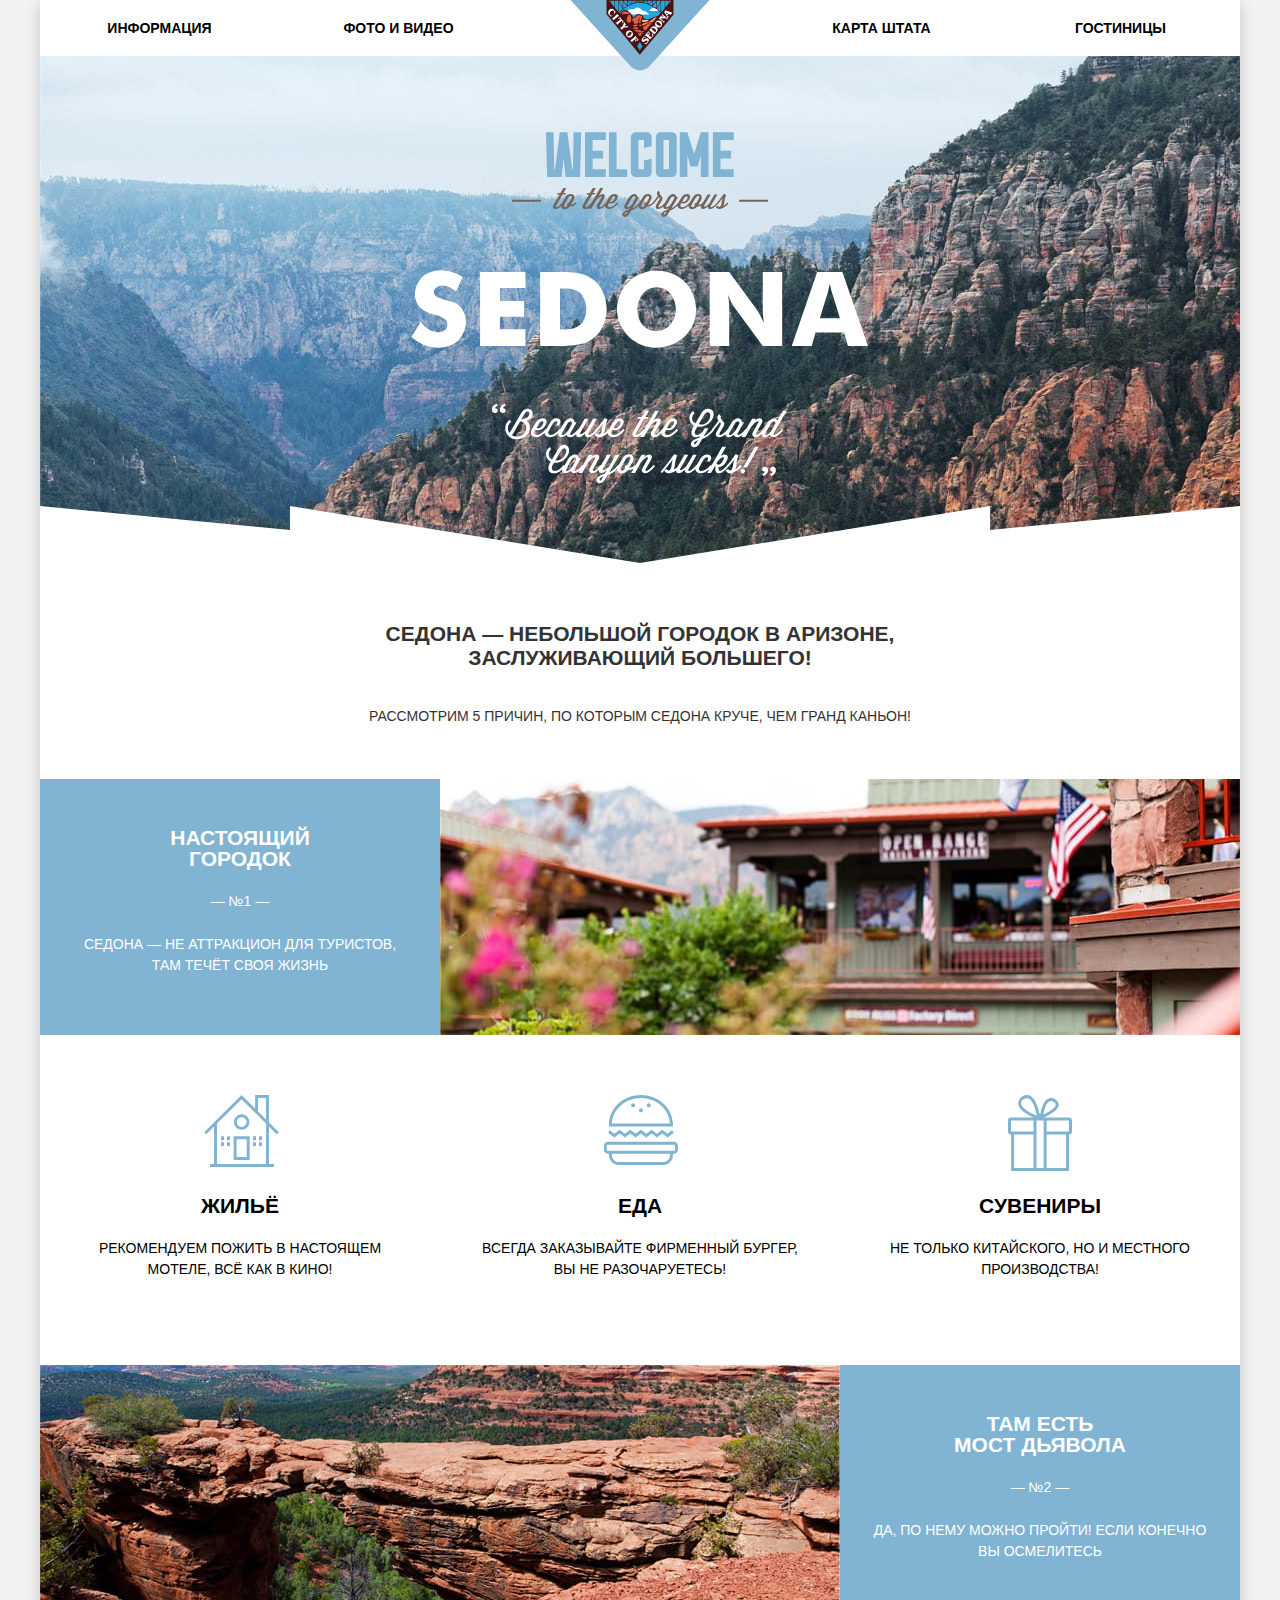
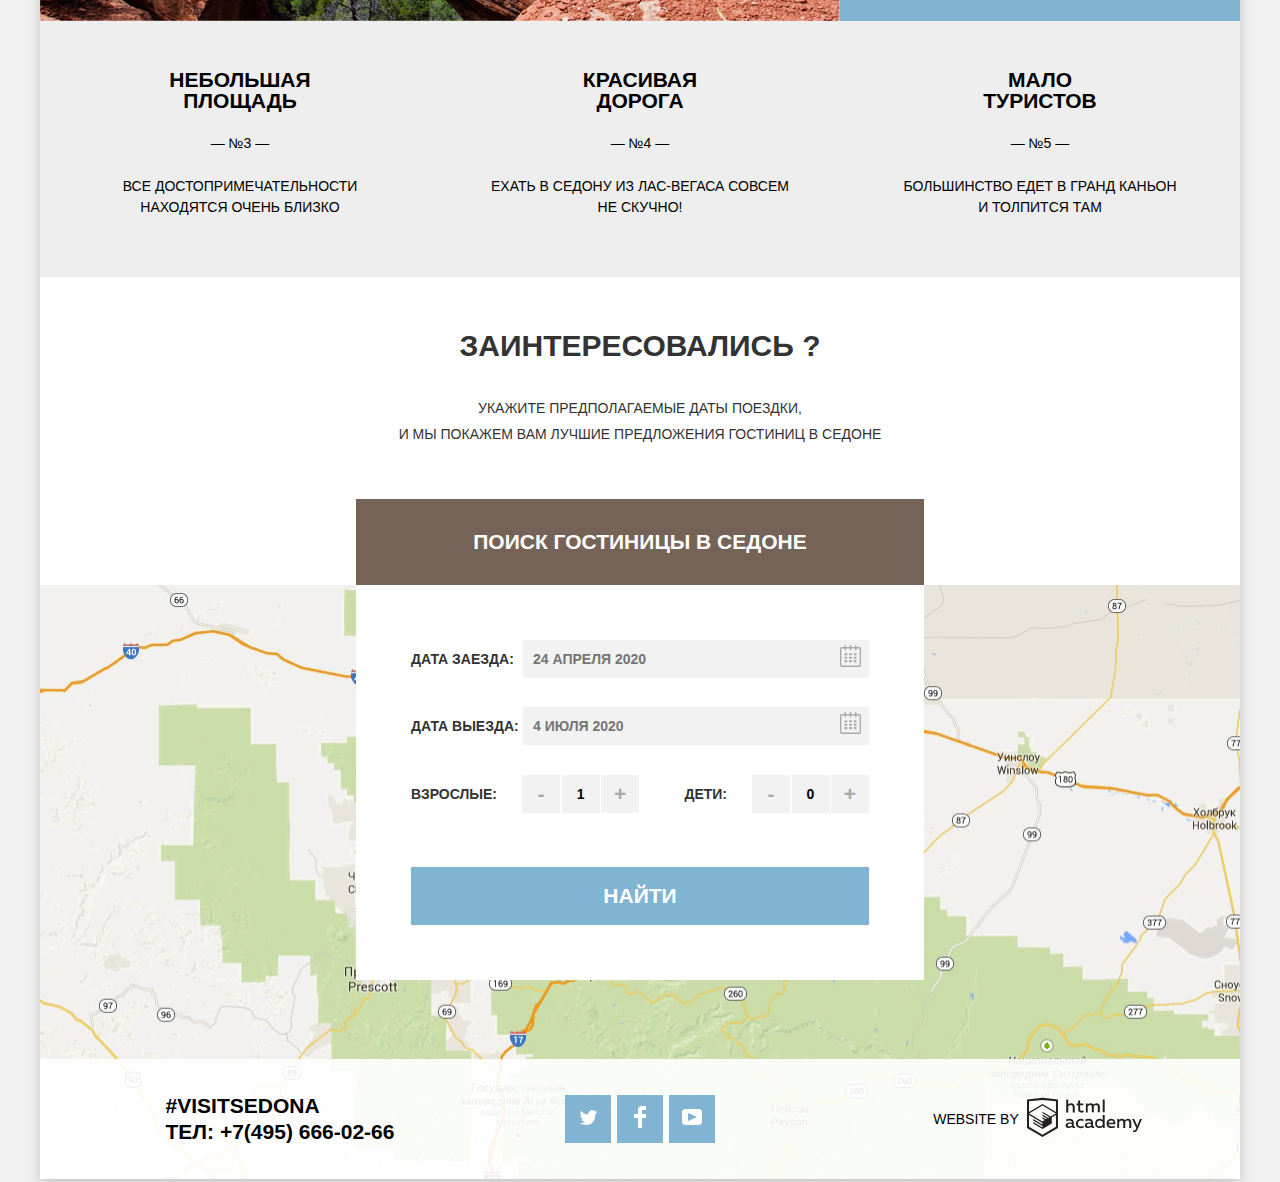
==== commit e7d75263: "Внёс правки" ====
--- a/index.html
+++ b/index.html
@@ -14,13 +14,13 @@
   <header class="header">
     <nav class="nav intro-mask">
       <div class="welcome">
-        <img src="img/welcome.svg" width="459" height="353" alt="Welcome to the Sedona, Because the Grand Canyon sucks">
+        <img src="img/welcome.svg" width="458" height="352" alt="Welcome to the Sedona, Because the Grand Canyon sucks">
       </div>
 
-      <ul class="main_nav main_nav-position">
+      <ul class="main_nav">
         <li><a class="link_active" href="#">Информация</a></li>
         <li><a class="link_active" href="#">Фото и Видео</a></li>
-        <li>
+        <li class="logo-wrapper">
           <a href="index.html" class="logo">
             <img src="img/logo.svg" width="140" height="72" alt="На главную, логотип Седоны">
           </a>
@@ -51,11 +51,9 @@
 
     <figure class="features">
       <figcaption class="features_blue-card">
-        <div>
-          <h2>Настоящий городок</h2>
+          <h2>Настоящий<br> городок</h2>
           <p>— №1 —</p>
           <p>Седона — не аттракцион для туристов,<br> там течёт своя жизнь</p>
-        </div>
       </figcaption>
       <img src="img/town.jpg" width="800" height="256" alt="фотография города">
     </figure>
@@ -90,7 +88,7 @@
     <figure class="features">
       <img src="img/devil's_bridge.jpg" width="800" height="256" alt="достопримечательность Седоны: Мост Дьявола">
       <figcaption class="features_blue-card">
-        <h2>Там есть Мост дьявола</h2>
+        <h2>Там есть<br> Мост дьявола</h2>
         <p>— №2 —</p>
         <p>Да, по нему можно пройти! Если конечно<br> вы осмелитесь</p>
       </figcaption>
@@ -257,7 +255,7 @@
       </p>
     </div>
 
-    <div class="footer-elem_wrapper">
+    <div class="footer-elem_wrapper non">
       <ul class="social-links">
         <li>
           <a class="footer-link button_blue twitter" href="#" title="twitter"></a>
--- a/css/minify.style.css
+++ b/css/minify.style.css
@@ -1 +1 @@
-@keyframes shakeX{0%,to{transform:skew(0)}10%,30%,50%,70%,90%{transform:skewX(-5deg)}20%,40%,60%,80%{transform:skewX(5deg)}}@keyframes shakeY{0%,to{transform:translate(0)}10%,30%,50%,70%,90%{transform:translateY(-10px)}20%,40%,60%,80%{transform:translateY(10px)}}*,::after,::before{box-sizing:inherit}html{box-sizing:border-box;background-color:#f2f2f2;display:flex;justify-content:center}.nav ul,body{margin:0;padding:0;background-color:#fff}body{position:relative;width:1200px;font-family:'PT Sans',sans-serif;text-transform:uppercase;font-size:14px;box-shadow:0 5px 15px rgba(0,1,1,.2)}a{text-decoration:none;color:#000}.visuallyhidden{position:absolute;width:1px;height:1px;margin:-1px;border:0;padding:0;clip:rect(0 0 0 0);overflow:hidden}.bg-img_wrapper{position:absolute;top:0;left:0;width:100%;height:800px}.intro-mask::before,.nav{background-repeat:no-repeat;background-position:top center}.nav{position:relative;display:flex;flex-direction:column;background-image:url(/img/background-photo.jpg);background-color:#ababab}.intro-mask::before{content:"";position:absolute;bottom:-1px;width:100%;height:58px;background-image:url(/img/intro-mask.svg);background-size:cover}.nav ul{height:56px;list-style:none;display:flex}.main_nav li,.welcome{display:flex;justify-content:center}.main_nav li{height:100%;flex-grow:1;align-items:center}.logo{position:relative;top:9px}.main_nav li a{font-weight:700}.welcome{margin-top:76px;margin-bottom:79px;order:2}.header-main,.main-intro{display:flex;flex-direction:column}.header-main{position:relative;color:#333;text-align:center}.main-intro{padding:0;margin:0;min-height:216px;width:100%;list-style:none;background-color:#fff;justify-content:center;align-items:center}.main-intro li h2{margin-bottom:calc(38px - 14px)}.main-intro li p{max-width:600px}.features{margin:0;display:flex;flex-wrap:wrap;line-height:21px}.features ul,.features_blue-card{text-align:center;flex-grow:1;display:flex;flex-direction:column;justify-content:center;align-items:center}.features_blue-card{color:#fff;background-color:#81b3d2}.features ul li p,.features_blue-card div p{width:400px}.features ul{padding:0;margin:0;list-style:none}.features-icons{min-height:330px;width:400px}.icon_house::before{content:url(/img/house-icon.svg)}.icon_food::before{content:url(/img/burger-icon.svg)}.icon_gift::before{content:url(/img/gift-icon.svg)}.features-cards{min-height:256px}.features_bg-color{background-color:#eee}.form-remove-button,.form-section{display:flex;align-items:center;justify-content:center}.form-section{position:relative;color:#333;text-align:center;line-height:26px;background-color:#fff;flex-direction:column}.form-section h2{font-size:30px;margin-top:56px;margin-bottom:22px}.form-section p{margin-bottom:52px;width:600px}.form-remove-button{width:568px;height:86px;border:0;font-size:21px}.form{position:absolute;top:100%;left:calc(50% - 284px);padding:55px;width:568px;font-weight:700;background-color:#fff;z-index:1}.date-field,.date-field div{display:flex;justify-content:space-between}.date-field{height:105px;flex-direction:column}.date-field div{align-items:center}.date div{display:flex;justify-content:flex-end}.date-field input,.field-person input,.form_button{height:38px;border:0;font-weight:inherit;background-color:#f2f2f2}.date-field input{padding:10px;width:calc(346px - 38px);color:#000}.form_button{padding:0;width:38px;font-size:21px;font-weight:700;color:#a9a9a9}.field-person{margin-top:30px}.field-person,.field-person div,.field-person_wrapper{display:flex;justify-content:space-between}.field-person div{position:relative;align-items:center}.field-person label{padding-right:25px}.field-person_wrapper{width:117px}.field-person input{width:38px;text-align:center}.main-form_sbmit{margin-top:54px;width:100%;height:58px;border:0;font-size:21px}.map,.map iframe{position:relative;height:594px}.map iframe{width:100%;border:0}.map p{position:absolute;top:0;padding:0;margin:0}.footer,.map,.map p img{width:100%}.footer{display:flex;background-color:rgba(255,255,255,.9)}.footer_position{position:absolute;bottom:0}.footer-elem_wrapper{display:flex;flex-grow:1;justify-content:center;align-items:center}.call{line-height:26px;font-weight:700;font-size:21px}.social-links{list-style:none;margin:0;padding:0;width:150px;height:48px;display:flex;justify-content:space-between}.footer-link{width:46px;height:100%;display:flex;justify-content:center;align-items:center}.twitter::before{content:url(/img/twitter-icon.svg)}.faceboock::before{content:url(/img/fb-icon.svg)}.youtube::before{content:url(/img/youtube.svg)}.copy p{margin-right:8px}.hotel-card{position:relative;padding:30px 72px;display:flex}.hotel-card div{flex-grow:1}.hotel-card::before{content:"";position:absolute;left:0;bottom:0;width:100%;height:1px;background-color:#f2f2f2}.hotel-info{display:flex;justify-content:center;align-items:center}.main-info,.main-info p{display:flex;justify-content:space-between}.main-info{margin-left:30px;height:90px;flex-direction:column}.main-info h2{margin:0;line-height:26px;flex-grow:1}.main-info p{margin:0;width:185px;color:#333;flex-grow:1}.main-info div{display:flex;align-items:flex-end;flex-grow:1}.book,.more-info{height:27px;display:flex;justify-content:center;align-items:center}.more-info{width:110px}.book{width:140px;margin-left:6px}.hotel-rating{display:flex;flex-direction:column;justify-content:space-between;align-items:flex-end}.hotel-rating span:first-child{color:#81b3d2;font-size:24px}.hotel-rating span:last-child{width:110px;height:27px;color:#666;background-color:#f2f2f2;display:flex;justify-content:center;align-items:center}.footer-inner{background-color:#fff}.inner-form{background-color:#666}.form_filters{color:#fff;line-height:21px;padding:31px 72px;display:flex;justify-content:space-between;background-image:url(/img/filter_background.jpg);background-repeat:no-repeat;background-position:50%;background-size:cover}.checkbox-wrapper,.checkbox-wrapper fieldset{width:390px;display:flex;justify-content:space-between}.form_filters legend{font-size:16px;font-weight:700}.checkbox-wrapper fieldset{border:0;padding:0;margin:0;width:140px;height:155px;flex-direction:column}input[type=checkbox]{position:absolute}.check{padding-left:42px;margin-top:22px}.check_box{position:absolute;margin-left:-42px;width:27px;height:23px;background-image:url(/img/checkbox-off.svg);background-repeat:no-repeat;background-position:0}.box:focus+span{width:27px;height:27px;border:2px solid #000;border-radius:4px}.box:checked:focus+span{width:31px;height:27px;border:2px solid #000;border-radius:4px}.box:checked+span{background-image:url(/img/checkbox-on.svg)}.box:disabled+span{opacity:.5}.box:checked:disabled+span{opacity:.5}.price-range{padding:0;margin:0;border:0}.price-range legend{margin-bottom:13px}.range-slider{width:352px;height:67px;display:flex;flex-direction:column;justify-content:space-between}.range-input{position:relative;border:2px solid #fff;border-radius:2px;display:flex}.range-input::before{content:"";position:absolute;left:50%;top:50%;width:2px;height:22px;background-color:#fff;transform:translate(-50%,-50%)}.range-input span{padding-right:3px;width:25%;display:flex;justify-content:flex-end;align-items:center}.button-wrapper button,.range-slider input{color:inherit;height:36px;background-color:transparent}.range-slider input{-webkit-appearance:textfield;-moz-appearance:textfield;appearance:textfield;padding-left:3px;width:25%;border:0}.range-slider-track{position:relative;height:2px;background-color:#ababab}.range-between{position:absolute;height:2px;width:0;border:0;background-color:#fff}.range-slider-pin-max,.range-slider-pin-min{position:absolute;top:-9px;padding:0;width:20px;height:20px;cursor:grab;border:8px solid #fff;border-radius:50%;background-color:#ababab;box-shadow:0 2px #ababab}.range-slider-pin-max:hover,.range-slider-pin-min:hover{width:22px;height:22px;border:9px solid #fff;transform:translateY(-1px)}.range-slider-pin-max:active,.range-slider-pin-min:active{cursor:grabbing}.button-wrapper{text-align:center}.button-wrapper button{margin-top:23px;text-transform:inherit;width:133px;border:2px solid #fff;border-radius:2px;transition:.2s}.price-range button:focus,.price-range button:hover{color:#000;background-color:#fff}.filters{position:relative;padding:32px 72px;background-color:#fff;display:flex}.filters div:last-child{flex-grow:1;display:flex;justify-content:flex-end}.filters::before{content:"";position:absolute;bottom:0;left:0;width:100%;height:1px;background-color:#f2f2f2}.radio-wrapper{min-width:516px;font-size:12px;display:flex;justify-content:space-between;align-items:flex-end}.radio-wrapper div:first-child{margin-right:20px;display:flex;align-items:inherit}.radio-wrapper div:last-child{max-width:600px;display:flex;flex-wrap:wrap}.radio-wrapper h2{margin:0;padding:0}.radio-wrapper p{padding:0;margin:0 0 0 30px}.filter_radio{padding:0;margin-left:25px;text-transform:inherit}.filter_radio:first-child{margin-left:0}.filter_radio{border-bottom:1px dotted #81b3d2}.filter_radio,.next,.pre{color:#cecece;border:0;background-color:#fff}.filter_radio:hover,.next:hover,.pre:hover{color:#81b3d2}.filter_radio:focus,.next:focus,.pre:focus{color:#81b3d2}.filter_radio:active,.next:active,.pre:active{color:#000;border:0}.button_brown{text-transform:uppercase;font-weight:700;color:#fff;background-color:#766357}.button_brown:hover{background-color:#604e43}.button_brown:focus{background-color:#604e43}.button_brown:active{color:rgba(255,255,255,.3);background-color:#503e33}.button_blue{text-transform:uppercase;font-weight:700;color:#fff;background-color:#81b3d2}.button_blue:hover{background-color:#669ec0}.button_blue:focus{background-color:#669ec0}.button_blue:active{color:rgba(255,255,255,.3);background-color:#5496bd}.button_blue:active::before{opacity:.3}.link_active:focus,.link_active:hover,.link_active:visited:focus,.link_active:visited:hover{color:#81b3d2;fill:#81b3d2}.link_active:active,.link_active:visited:active{color:#b2b2b2;fill:#b2b2b2}.link_active:visited{color:#766357;fill:#766357}.form_bg-color:hover{background-color:#ebebeb}.form_bg-color:focus{border:2px solid #e5e5e5;background-color:#fff}.button_gray{color:#a9a9a9;fill:#a9a9a9}.button_gray:focus,.button_gray:hover{color:#000;fill:#000}.button_gray:active{color:#81b3d2;fill:#81b3d2}.form{transform-origin:top center;transition:.3s;perspective:300px}.form-remove{transform:scaleY(0)}.submit-error{animation-name:shakeX;animation-duration:1s}.submit-valid{animation-name:shakeY;animation-duration:.8s}.filter-active{border:0;color:#81b3d2}.check_box-valid{width:27px;height:27px;border:2px solid #dc143c;border-radius:4px}@media (max-width:1060px){.intro-mask::before{height:51px}}@media (max-width:400px){.intro-mask::before{height:47px}}+@keyframes shakeX{0%,to{transform:skew(0)}10%,30%,50%,70%,90%{transform:skewX(-5deg)}20%,40%,60%,80%{transform:skewX(5deg)}}@keyframes shakeY{0%,to{transform:translate(0)}10%,30%,50%,70%,90%{transform:translateY(-10px)}20%,40%,60%,80%{transform:translateY(10px)}}*,::after,::before{box-sizing:inherit}.main_nav li,html{display:flex;justify-content:center}html{box-sizing:border-box;background-color:#f2f2f2}.nav ul,body{margin:0;padding:0;background-color:#fff}body{position:relative;width:1200px;font-family:'PT Sans', Arial,sans-serif;text-transform:uppercase;font-size:14px;box-shadow:0 5px 15px rgba(0,1,1,.2)}a{text-decoration:none;color:#000}.visuallyhidden{position:absolute;width:1px;height:1px;margin:-1px;border:0;padding:0;clip:rect(0 0 0 0);overflow:hidden}.bg-img_wrapper{position:absolute;top:0;left:0;width:100%;height:800px}.main_nav,.nav{position:relative;display:flex}.intro-mask::before,.nav{background-repeat:no-repeat;background-position:top center}.nav{flex-direction:column;background-image:url(/img/background-photo.jpg);background-color:#ababab}.intro-mask::before{content:"";position:absolute;bottom:-1px;width:100%;height:58px;background-image:url(/img/intro-mask.svg)}.nav ul{list-style:none;display:flex}.main_nav{width:100%;flex-wrap:wrap}.main_nav li{width:239px;height:56px;align-items:center}.main_nav li:nth-child(3),.main_nav li:nth-child(8){width:244px}li.logo-wrapper{position:relative;display:inline-block}.logo{position:absolute;top:-1px;transform:translateX(52px)}.main_nav li a{font-weight:700}.welcome{margin-top:76px;margin-bottom:79px;order:2;display:flex;justify-content:center}.header-main,.main-intro{display:flex;flex-direction:column}.header-main{position:relative;color:#333;text-align:center}.main-intro{padding:0;margin:0;min-height:216px;width:100%;list-style:none;background-color:#fff;justify-content:center;align-items:center}.main-intro li h2{margin-bottom:calc(38px - 14px)}.main-intro li p{max-width:600px}.features{margin:0;display:flex;flex-wrap:wrap;line-height:21px}.features ul,.features_blue-card{text-align:center;width:400px;display:flex;flex-direction:column}.features_blue-card{color:#fff;background-color:#81b3d2}.features ul{padding:0;margin:0;list-style:none}.features-icons{min-height:330px;width:400px;display:flex;align-items:center}.features-icons li{margin-top:22px;margin-bottom:60px}.features-icons li:first-child{margin-top:28px;margin-bottom:0}.features ul li p,.features_blue-card div p{width:400px}.features-icons::before{margin-top:60px;width:72px;height:72px}.icon_house::before{content:url(/img/house-icon.svg)}.icon_food::before{content:url(/img/burger-icon.svg)}.icon_gift::before{content:url(/img/gift-icon.svg)}.features-cards,.features_blue-card{min-height:256px}.features-cards li h2,.features-cards li p,.features-icons li h2,.features-icons li p,.features_blue-card h2{margin:0;padding:0}.features_blue-card p{padding:0;margin:22px 0 0}.features-cards li{margin-top:22px}.features-cards li:last-child,.features_blue-card p:last-child{margin-bottom:48px}.features-cards li:first-child,.features_blue-card h2{margin-top:48px}.features_bg-color{background-color:#eee}.form-remove-button,.form-section{display:flex;align-items:center;justify-content:center}.form-section{position:relative;color:#333;text-align:center;line-height:26px;background-color:#fff;flex-direction:column}.form-section h2{font-size:30px;margin-top:56px;margin-bottom:22px}.form-section p{margin-bottom:52px;width:600px}.form-remove-button{width:568px;height:86px;border:0;font-size:21px}.form{position:absolute;top:100%;left:calc(50% - 284px);padding:55px;width:568px;font-weight:700;background-color:#fff;z-index:1}.date-field,.date-field div{display:flex;justify-content:space-between}.date-field{height:105px;flex-direction:column}.date-field div{align-items:center}.date div{display:flex;justify-content:flex-end}.date-field input,.field-person input,.form_button{height:38px;border:0;font-weight:inherit;background-color:#f2f2f2}.date-field input{padding:10px;width:calc(346px - 38px);color:#000}.form_button{padding:0;width:38px;font-size:21px;font-weight:700;color:#a9a9a9}.field-person{margin-top:30px}.field-person,.field-person div,.field-person_wrapper{display:flex;justify-content:space-between}.field-person div{position:relative;align-items:center}.field-person label{padding-right:25px}.field-person_wrapper{width:117px}.field-person input{width:38px;text-align:center}.main-form_sbmit{margin-top:54px;width:100%;height:58px;border:0;font-size:21px}.map,.map iframe{position:relative;height:594px}.map iframe{width:100%;border:0}.map p{position:absolute;top:0;padding:0;margin:0}.footer,.map,.map p img{width:100%}.footer{height:120px;display:flex;background-color:rgba(255,255,255,.9)}.footer_position{position:absolute;bottom:0}.footer-elem_wrapper{display:flex;flex-wrap:wrap;justify-content:center;align-items:center;min-width:480px}.footer-elem_wrapper:nth-child(2){min-width:240px}.call{line-height:26px;font-weight:700;font-size:21px}.social-links{list-style:none;margin:0;padding:0;width:100%;height:48px;display:flex;justify-content:center}.social-links li{margin-left:6px}.social-links li:first-child{margin-left:0}.footer-link{width:46px;height:100%;display:flex;justify-content:center;align-items:center}.twitter::before{content:url(/img/twitter-icon.svg)}.faceboock::before{content:url(/img/fb-icon.svg)}.youtube::before{content:url(/img/youtube.svg)}.copy p{margin-right:8px;padding-left:75px}.hotel-card{position:relative;padding:30px 72px;display:flex}.hotel-card div{flex-grow:1}.hotel-card::before{content:"";position:absolute;left:0;bottom:0;width:100%;height:1px;background-color:#f2f2f2}.hotel-info{display:flex;justify-content:center;align-items:center}.main-info,.main-info p{display:flex;justify-content:space-between}.main-info{margin-left:30px;height:90px;flex-direction:column}.main-info h2{margin:0;line-height:26px;flex-grow:1}.main-info p{margin:0;width:185px;color:#333;flex-grow:1}.main-info div{display:flex;align-items:flex-end;flex-grow:1}.book,.more-info{height:27px;display:flex;justify-content:center;align-items:center}.more-info{width:110px}.book{width:140px;margin-left:6px}.hotel-rating{display:flex;flex-direction:column;justify-content:space-between;align-items:flex-end}.hotel-rating span:first-child{color:#81b3d2;font-size:23px;letter-spacing:-1px}.hotel-rating span:last-child{min-width:110px;height:27px;color:#666;background-color:#f2f2f2;display:flex;justify-content:center;align-items:center}.footer-inner{background-color:#fff}.inner-form{background-color:#666}.form_filters{color:#fff;line-height:21px;padding:31px 72px;display:flex;justify-content:space-between;background-image:url(/img/filter_background.jpg);background-repeat:no-repeat;background-position:50%;background-size:cover}.checkbox-wrapper,.checkbox-wrapper fieldset{width:390px;display:flex;justify-content:space-between}.form_filters legend{font-size:16px;font-weight:700}.checkbox-wrapper fieldset{border:0;padding:0;margin:0;width:140px;height:155px;flex-direction:column}input[type=checkbox]{position:absolute}.check{padding-left:42px;margin-top:22px}.check_box{position:absolute;margin-left:-42px;width:27px;height:23px;background-image:url(/img/checkbox-off.svg);background-repeat:no-repeat;background-position:0}.box:focus+span{width:27px;height:27px;border:2px solid #000;border-radius:4px}.box:checked:focus+span{width:31px;height:27px;border:2px solid #000;border-radius:4px}.box:checked+span{background-image:url(/img/checkbox-on.svg)}.box:disabled+span{opacity:.5}.box:checked:disabled+span{opacity:.5}.price-range{position:relative;padding:0;margin:0;border:0}.price-range legend{margin-bottom:8px}.range-slider{width:316px;display:flex;flex-direction:column}.range-input{position:relative;margin-bottom:19px;border:2px solid #fff;border-radius:2px;display:flex}.range-between,.range-input::before{position:absolute;background-color:#fff}.range-input::before{content:"";left:50%;top:50%;width:2px;height:22px;transform:translate(-50%,-50%)}.range-input span{padding-right:3px;width:25%;display:flex;justify-content:flex-end;align-items:center}.range-slider input{-webkit-appearance:textfield;-moz-appearance:textfield;appearance:textfield;color:inherit;padding-left:3px;height:34px;width:25%;border:0;background-color:transparent}.range-slider-track{position:relative;height:2px;background-color:#ababab}.range-between{height:2px;width:0;border:0}.range-slider-pin-max,.range-slider-pin-min{position:absolute;top:-9px;padding:0;width:20px;height:20px;cursor:grab;border:8px solid #fff;border-radius:50%;background-color:#ababab;box-shadow:0 2px #ababab}.range-slider-pin-max:hover,.range-slider-pin-min:hover{width:22px;height:22px;border:9px solid #fff;transform:translateY(-1px)}.range-slider-pin-max:active,.range-slider-pin-min:active{cursor:grabbing}.button-wrapper{text-align:center}.button-wrapper button{margin-top:32px;color:inherit;text-transform:inherit;width:133px;height:36px;border:2px solid #fff;border-radius:2px;background-color:transparent;transition:.2s}.price-range button:focus,.price-range button:hover{color:#000;background-color:#fff}.filters{position:relative;padding:32px 72px;background-color:#fff;display:flex}.filters div:last-child{flex-grow:1;display:flex;justify-content:flex-end}.filters::before{content:"";position:absolute;bottom:0;left:0;width:100%;height:1px;background-color:#f2f2f2}.radio-title,.radio-wrapper{min-width:256px;display:flex;align-items:flex-end}.radio-title h2{margin:0;padding:0}.radio-title p{padding:0;margin:0 0 0 36px;font-size:12px}.radio-wrapper{min-width:756px;font-size:12px;justify-content:flex-start}.filter_radio{padding:0;margin-left:25px;text-transform:inherit;border-bottom:1px dotted #81b3d2}.filter_radio,.next,.pre{color:#cecece;border:0;background-color:#fff}.filter_radio:hover,.next:hover,.pre:hover{color:#81b3d2}.filter_radio:focus,.next:focus,.pre:focus{color:#81b3d2}.filter_radio:active,.next:active,.pre:active{color:#000;border:0}.button_brown{text-transform:uppercase;font-weight:700;color:#fff;background-color:#766357}.button_brown:hover{background-color:#604e43}.button_brown:focus{background-color:#604e43}.button_brown:active{color:rgba(255,255,255,.3);background-color:#503e33}.button_blue{text-transform:uppercase;font-weight:700;color:#fff;background-color:#81b3d2}.button_blue:hover{background-color:#669ec0}.button_blue:focus{background-color:#669ec0}.button_blue:active{color:rgba(255,255,255,.3);background-color:#5496bd}.button_blue:active::before{opacity:.3}.link_active:focus,.link_active:hover,.link_active:visited:focus,.link_active:visited:hover{color:#81b3d2;fill:#81b3d2}.link_active:active,.link_active:visited:active{color:#b2b2b2;fill:#b2b2b2}.link_active:visited{color:#766357;fill:#766357}.form_bg-color:hover{background-color:#ebebeb}.form_bg-color:focus{border:2px solid #e5e5e5;background-color:#fff}.button_gray{color:#a9a9a9;fill:#a9a9a9}.button_gray:focus,.button_gray:hover{color:#000;fill:#000}.button_gray:active{color:#81b3d2;fill:#81b3d2}.form{transform-origin:top center;transition:.3s;perspective:300px}.form-remove{transform:scaleY(0)}.submit-error{animation-name:shakeX;animation-duration:1s}.submit-valid{animation-name:shakeY;animation-duration:.8s}.filter-active{border:0;color:#81b3d2}.check_box-valid{width:27px;height:27px;border:2px solid #dc143c;border-radius:4px}@media (max-width:1060px){.intro-mask::before{height:51px}}@media (max-width:400px){.intro-mask::before{height:47px}}